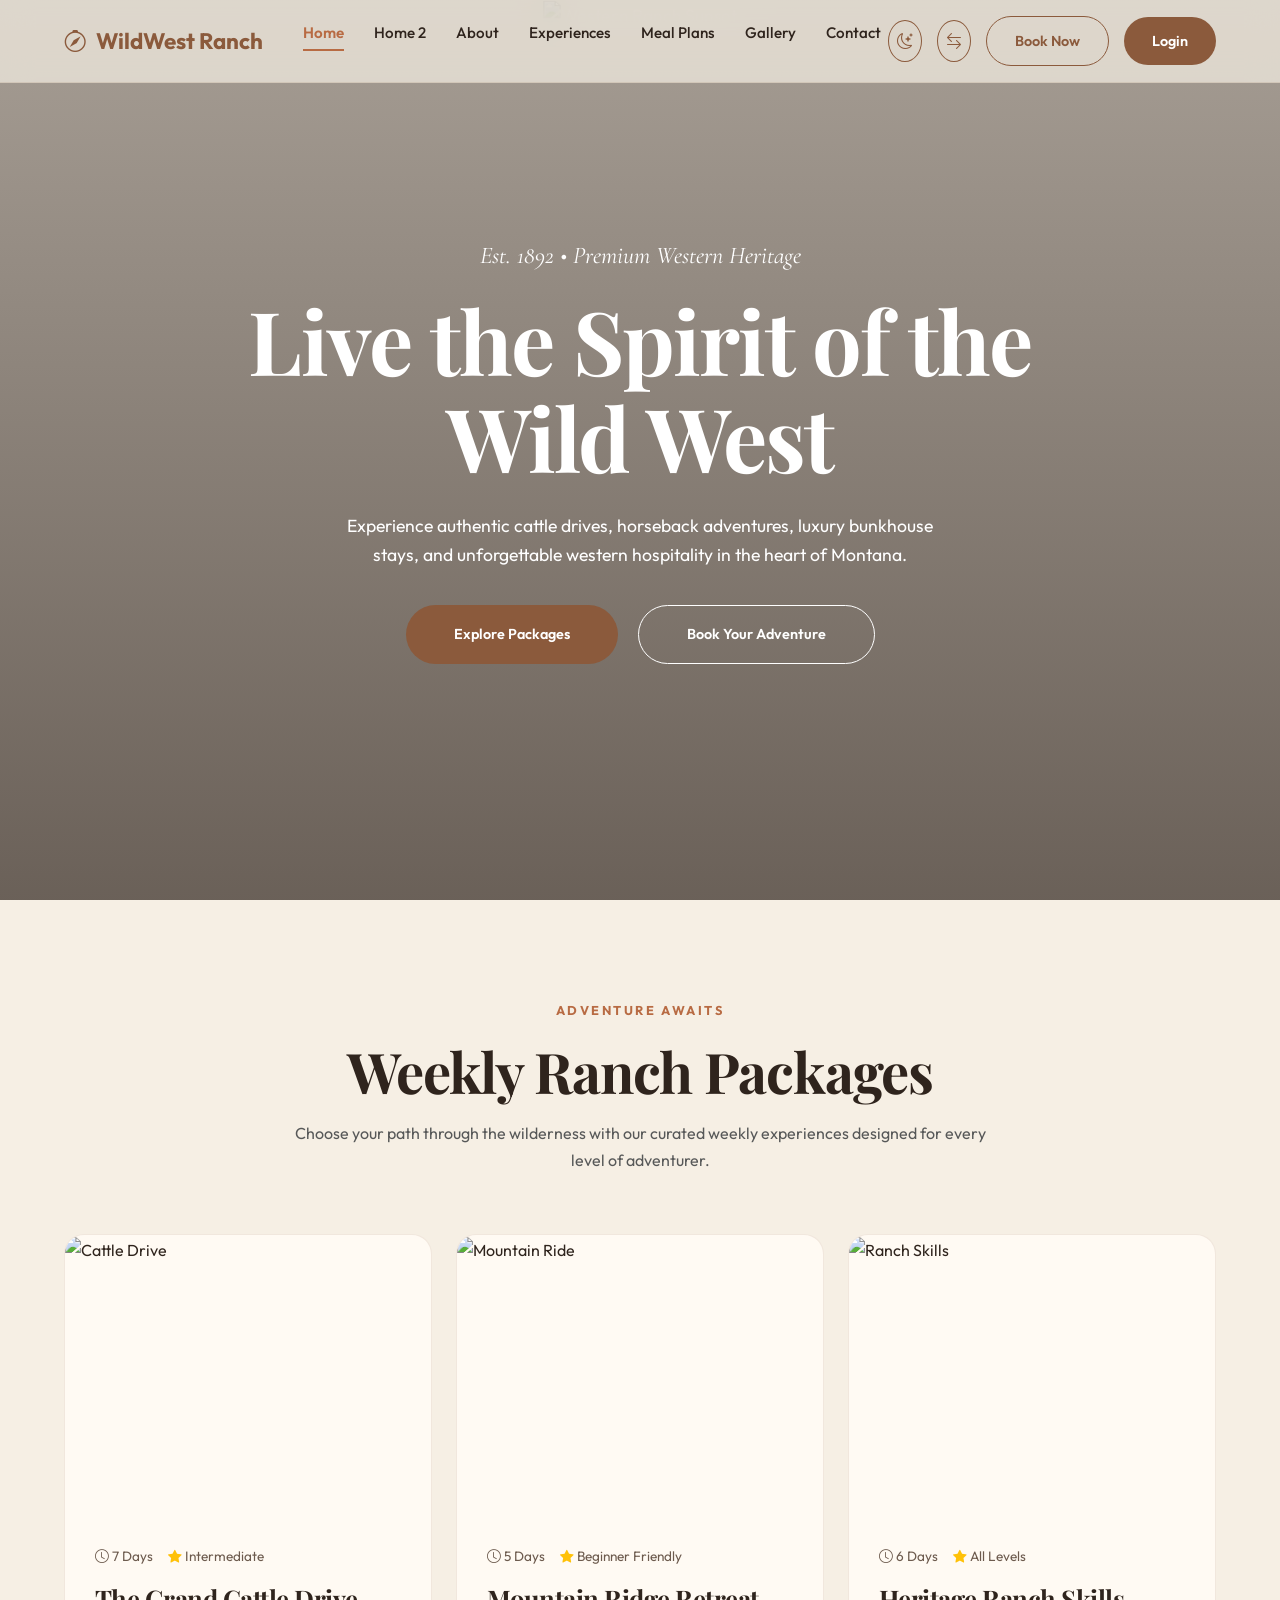
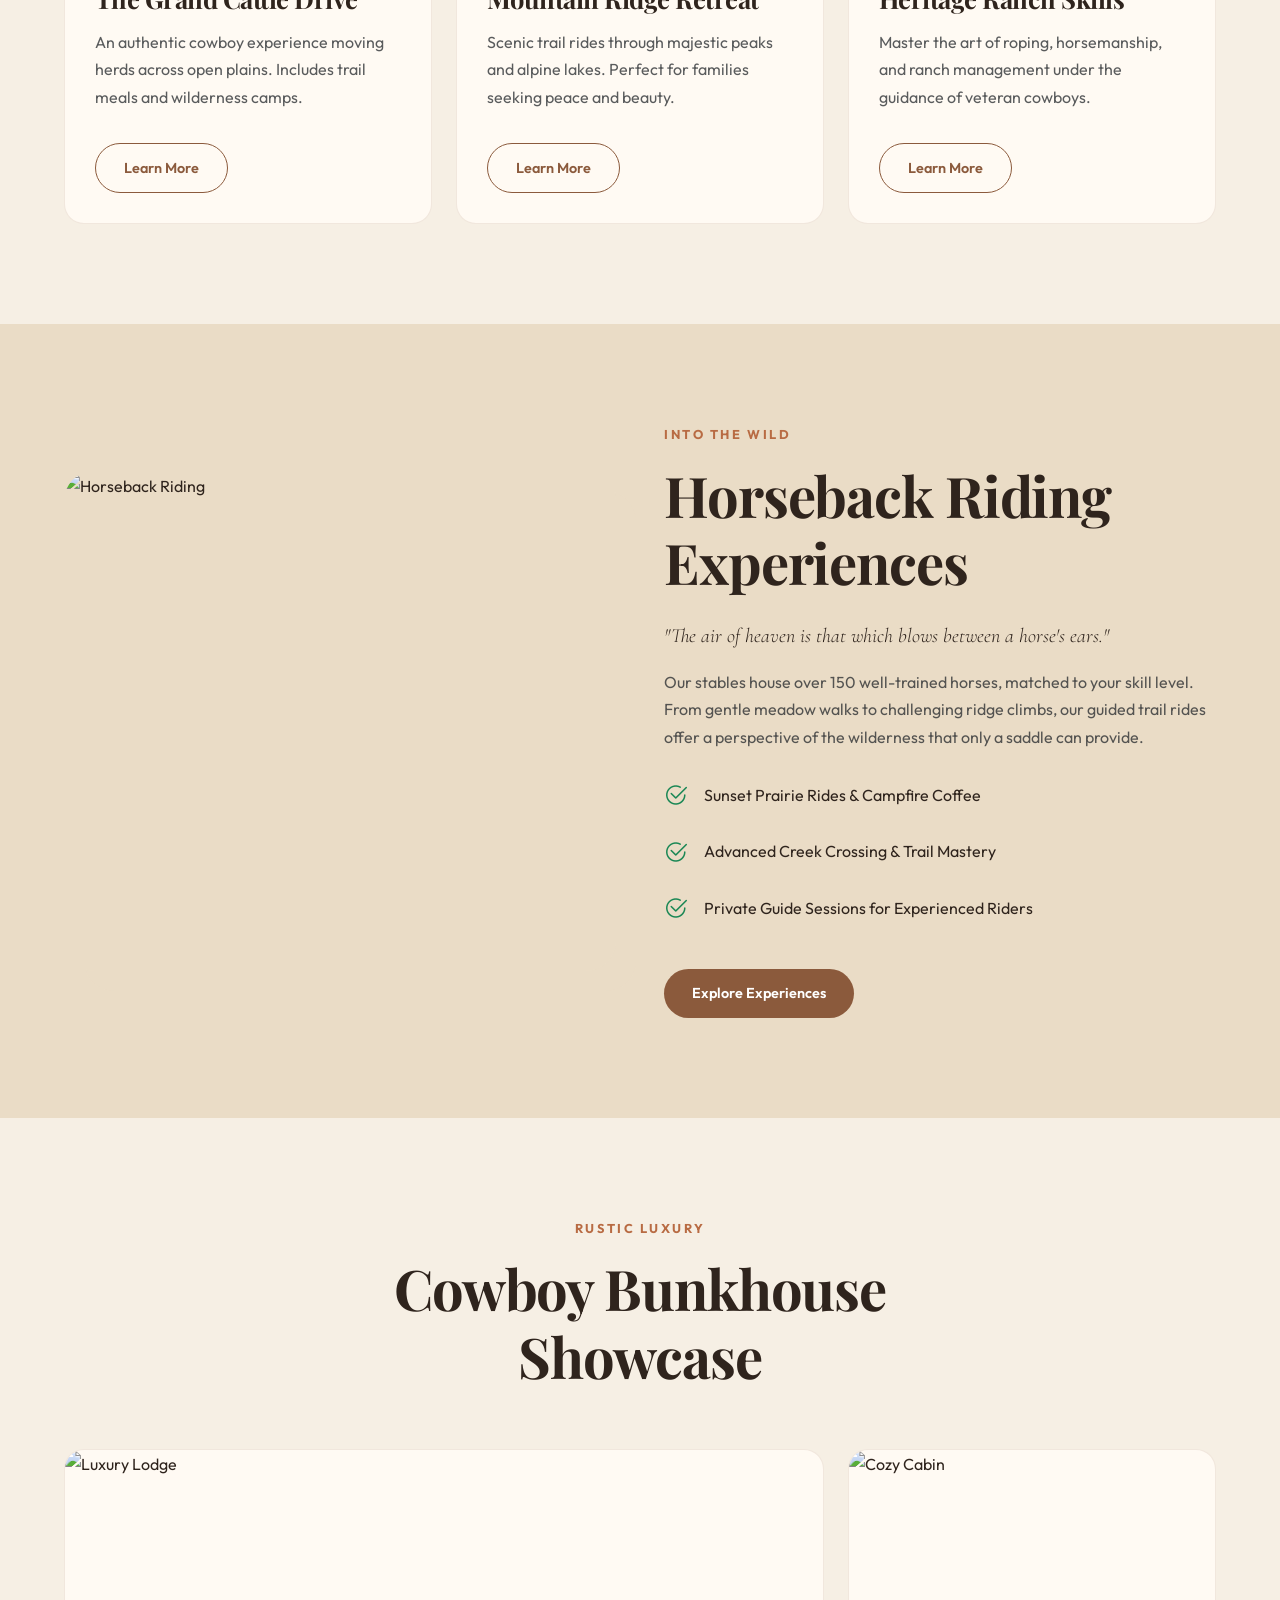
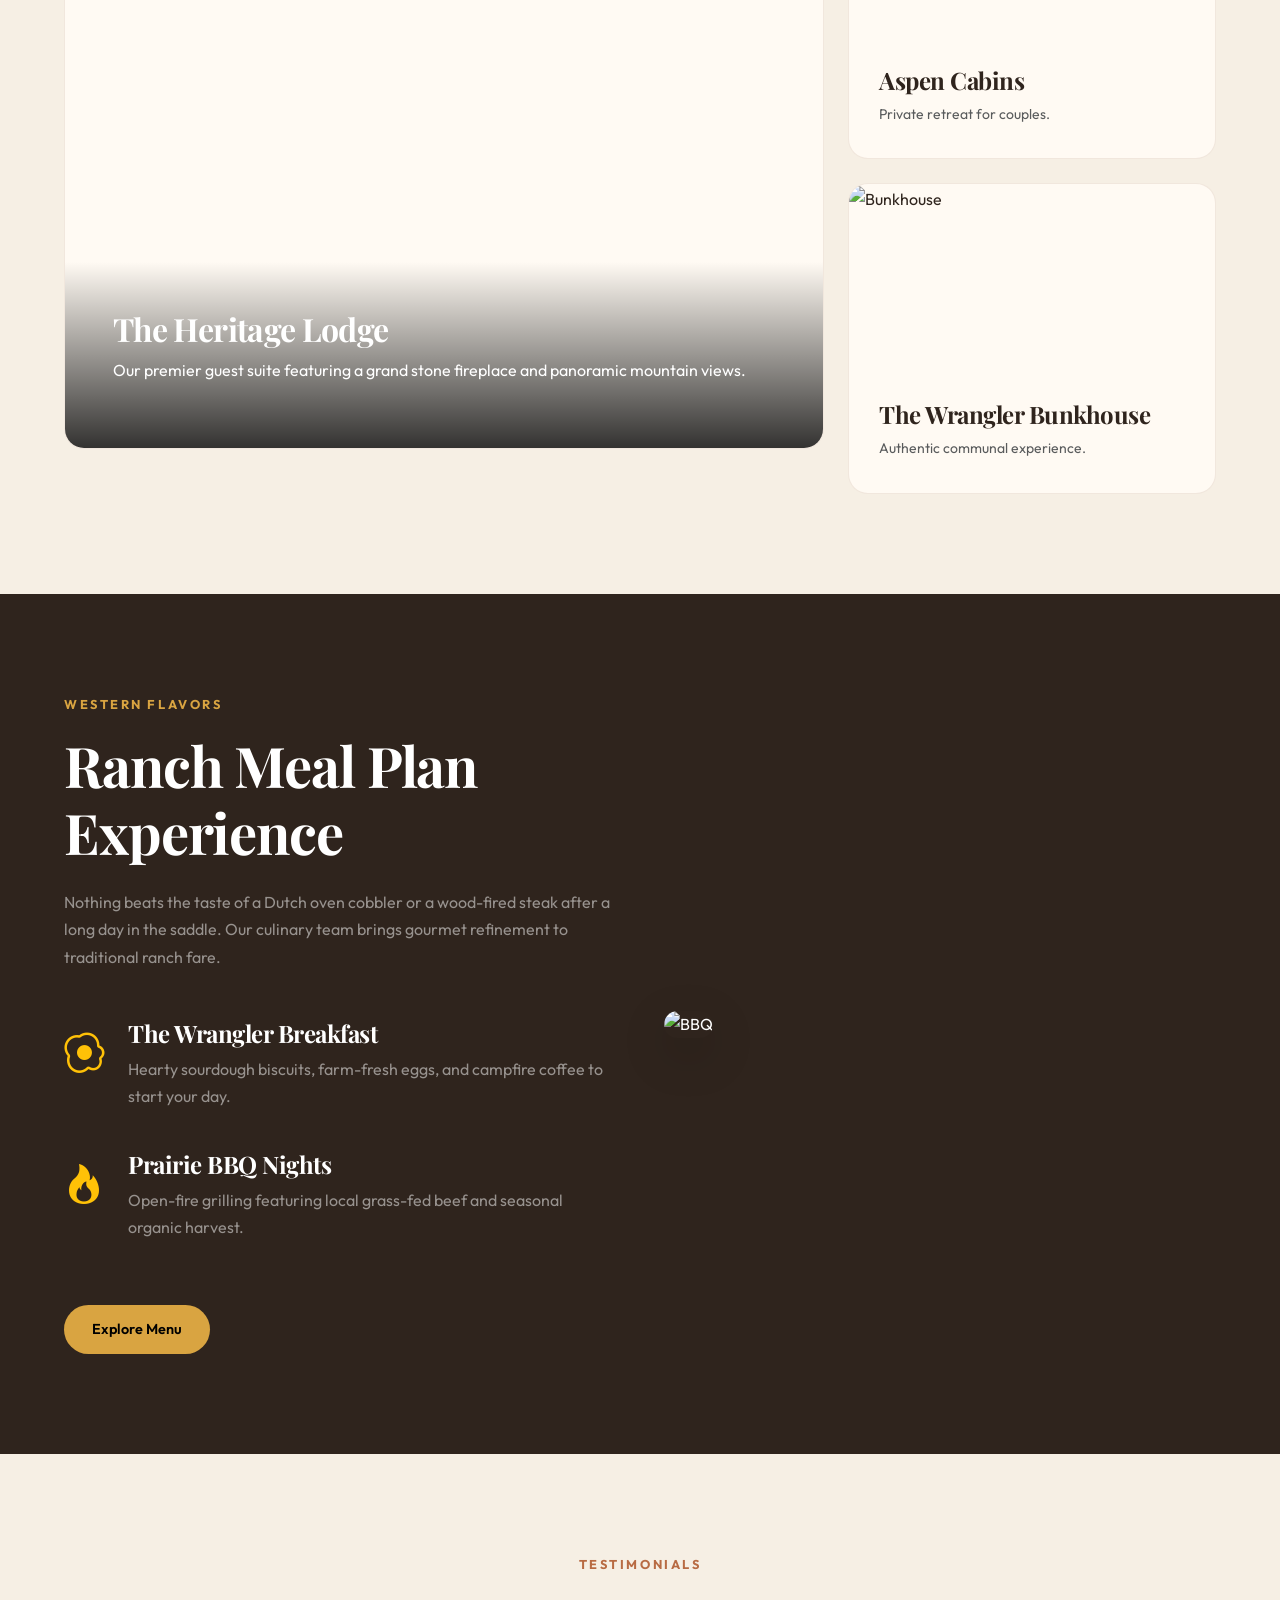
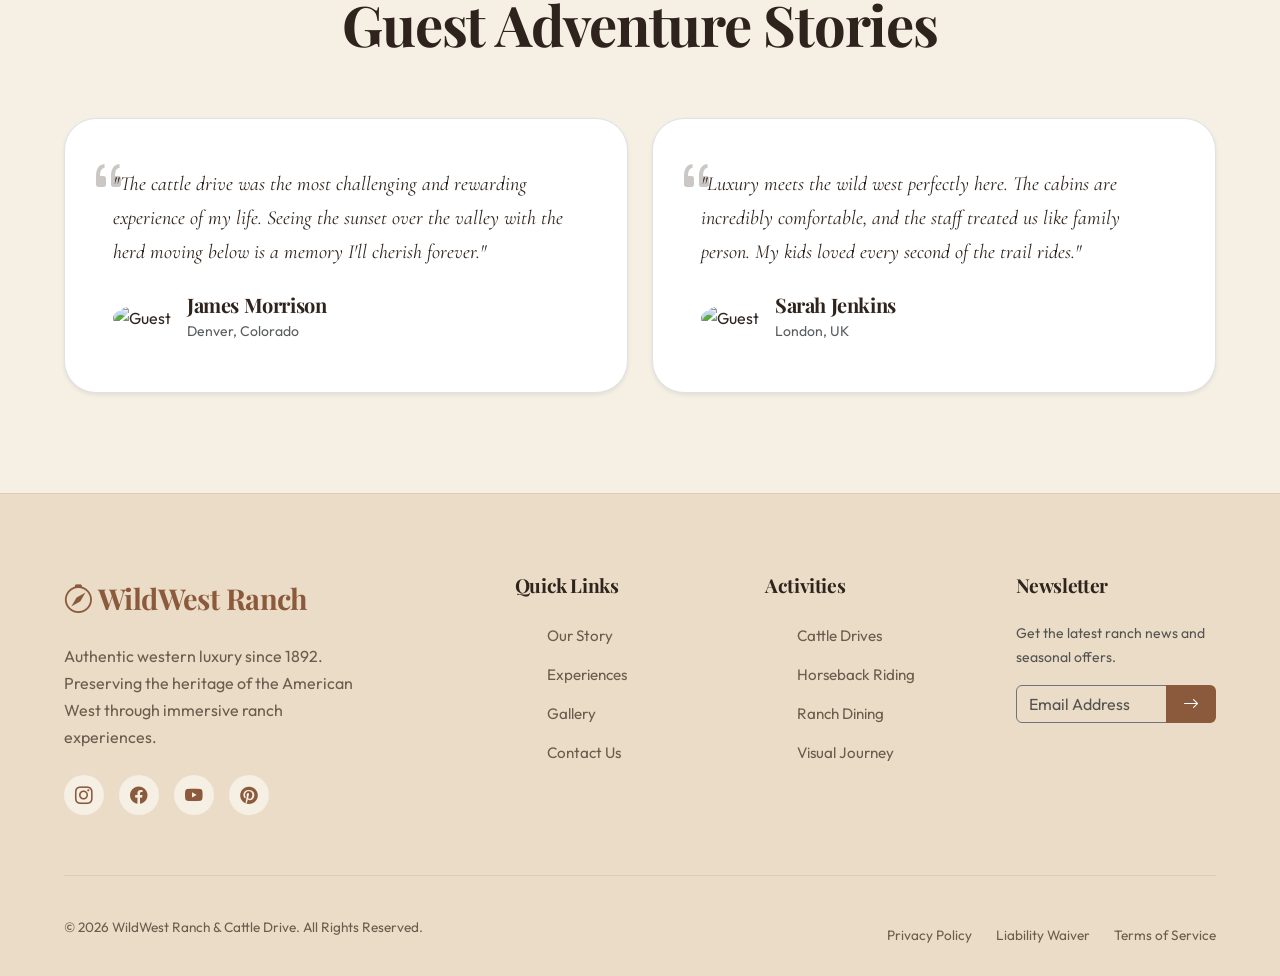
==== index.html @ 32d67a10 "Initial commit: Luxury Western Ranch Platform" ====
<!DOCTYPE html>
<html lang="en">
<head>
    <meta charset="UTF-8">
    <meta name="viewport" content="width=device-width, initial-scale=1.0">
    <title>Dude Ranch & Cattle Drive | Luxury Western Adventure</title>
    <meta name="description" content="Experience authentic luxury western ranch vacations, guided cattle drives, and horseback adventures in the heart of the wilderness.">
    
    <!-- Bootstrap 5 CSS -->
    <link href="https://cdn.jsdelivr.net/npm/bootstrap@5.3.0/dist/css/bootstrap.min.css" rel="stylesheet">
    <!-- Bootstrap Icons -->
    <link rel="stylesheet" href="https://cdn.jsdelivr.net/npm/bootstrap-icons@1.11.1/font/bootstrap-icons.css">
    
    <link rel="icon" type="image/svg+xml" href="assets/img/favicon.svg">
    
    <!-- Custom CSS -->
    <link rel="stylesheet" href="assets/css/style.css">
    <link rel="stylesheet" href="assets/css/dark-mode.css">
    <link rel="stylesheet" href="assets/css/rtl.css">
</head>
<body>

    <!-- Navbar -->
    <nav class="navbar-custom">
        <div class="nav-logo">
            <i class="bi bi-compass"></i>
            <span>WildWest Ranch</span>
        </div>
        
        <ul class="nav-links">
            <li><a href="index.html" class="nav-link active">Home</a></li>
            <li><a href="home-2.html" class="nav-link">Home 2</a></li>
            <li><a href="about.html" class="nav-link">About</a></li>
            <li><a href="ranch-experiences.html" class="nav-link">Experiences</a></li>
            <li><a href="meal-plans.html" class="nav-link">Meal Plans</a></li>
            <li><a href="gallery.html" class="nav-link">Gallery</a></li>
            <li><a href="contact.html" class="nav-link">Contact</a></li>
        </ul>
        
        <div class="nav-actions">
            <button id="theme-toggle" class="btn btn-outline-ranch p-2 rounded-circle" title="Toggle Theme">
                <i class="bi bi-moon-stars"></i>
            </button>
            <button id="rtl-toggle" class="btn btn-outline-ranch p-2 rounded-circle" title="Toggle RTL">
                <i class="bi bi-translate"></i>
            </button>
            <a href="booking.html" class="btn-ranch btn-outline-ranch d-none d-md-flex">Book Now</a>
            <a href="login.html" class="btn-ranch btn-primary-ranch d-none d-md-flex">Login</a>
            <button class="mobile-nav-btn"><i class="bi bi-list"></i></button>
        </div>
    </nav>


    <!-- Hero Section -->
    <header class="hero">
        <div class="hero-bg">
            <img src="https://images.unsplash.com/photo-1518467166778-b88f373ffec7?auto=format&fit=crop&q=80&w=2000" alt="Western Ranch Sunset">
        </div>
        <div class="hero-overlay"></div>
        <div class="dust-overlay"></div>
        
        <div class="hero-content container">
            <span class="hero-sub">Est. 1892 • Premium Western Heritage</span>
            <h1 class="hero-title">Live the Spirit of the Wild West</h1>
            <p class="hero-desc">Experience authentic cattle drives, horseback adventures, luxury bunkhouse stays, and unforgettable western hospitality in the heart of Montana.</p>
            <div class="hero-btns">
                <a href="ranch-experiences.html" class="btn-ranch btn-primary-ranch px-5 py-3">Explore Packages</a>
                <a href="booking.html" class="btn-ranch btn-outline-ranch px-5 py-3 text-white border-white">Book Your Adventure</a>
            </div>
        </div>
    </header>

    <!-- Section 1: Weekly Ranch Packages -->
    <section class="section-padding">
        <div class="container-custom">
            <div class="section-header text-center mx-auto">
                <span class="section-tag">Adventure Awaits</span>
                <h2 class="section-title">Weekly Ranch Packages</h2>
                <p class="mt-3 text-muted">Choose your path through the wilderness with our curated weekly experiences designed for every level of adventurer.</p>
            </div>
            
            <div class="row g-4">
                <!-- Package 1 -->
                <div class="col-lg-4 col-md-6">
                    <div class="ranch-card">
                        <div class="card-img-wrapper">
                            <img src="https://images.unsplash.com/photo-1551884831-bbf3cdc6469e?auto=format&fit=crop&q=80&w=800" alt="Cattle Drive">
                        </div>
                        <div class="card-content">
                            <div class="card-meta">
                                <span><i class="bi bi-clock"></i> 7 Days</span>
                                <span><i class="bi bi-star-fill text-warning"></i> Intermediate</span>
                            </div>
                            <h3 class="card-title">The Grand Cattle Drive</h3>
                            <p class="text-muted">An authentic cowboy experience moving herds across open plains. Includes trail meals and wilderness camps.</p>
                            <a href="ranch-experiences.html" class="btn-ranch btn-outline-ranch mt-3">Learn More</a>
                        </div>
                    </div>
                </div>
                <!-- Package 2 -->
                <div class="col-lg-4 col-md-6">
                    <div class="ranch-card">
                        <div class="card-img-wrapper">
                            <img src="https://images.unsplash.com/photo-1534447677768-be436bb09401?auto=format&fit=crop&q=80&w=800" alt="Mountain Ride">
                        </div>
                        <div class="card-content">
                            <div class="card-meta">
                                <span><i class="bi bi-clock"></i> 5 Days</span>
                                <span><i class="bi bi-star-fill text-warning"></i> Beginner Friendly</span>
                            </div>
                            <h3 class="card-title">Mountain Ridge Retreat</h3>
                            <p class="text-muted">Scenic trail rides through majestic peaks and alpine lakes. Perfect for families seeking peace and beauty.</p>
                            <a href="ranch-experiences.html" class="btn-ranch btn-outline-ranch mt-3">Learn More</a>
                        </div>
                    </div>
                </div>
                <!-- Package 3 -->
                <div class="col-lg-4 col-md-6">
                    <div class="ranch-card">
                        <div class="card-img-wrapper">
                            <img src="https://images.unsplash.com/photo-1517457373958-b7bdd4587205?auto=format&fit=crop&q=80&w=800" alt="Ranch Skills">
                        </div>
                        <div class="card-content">
                            <div class="card-meta">
                                <span><i class="bi bi-clock"></i> 6 Days</span>
                                <span><i class="bi bi-star-fill text-warning"></i> All Levels</span>
                            </div>
                            <h3 class="card-title">Heritage Ranch Skills</h3>
                            <p class="text-muted">Master the art of roping, horsemanship, and ranch management under the guidance of veteran cowboys.</p>
                            <a href="ranch-experiences.html" class="btn-ranch btn-outline-ranch mt-3">Learn More</a>
                        </div>
                    </div>
                </div>
            </div>
        </div>
    </section>

    <!-- Section 2: Horseback Riding Experiences -->
    <section class="section-padding" style="background: var(--secondary-bg);">
        <div class="container-custom">
            <div class="row align-items-center g-5">
                <div class="col-lg-6">
                    <div class="story-img">
                        <img src="https://images.unsplash.com/photo-1553284965-83fd3e82fa5a?auto=format&fit=crop&q=80&w=1200" alt="Horseback Riding">
                    </div>
                </div>
                <div class="col-lg-6 text-center text-lg-start">
                    <span class="section-tag">Into the Wild</span>
                    <h2 class="section-title">Horseback Riding Experiences</h2>
                    <p class="mt-4 lead serif-italic">"The air of heaven is that which blows between a horse's ears."</p>
                    <p class="mt-3 text-muted">Our stables house over 150 well-trained horses, matched to your skill level. From gentle meadow walks to challenging ridge climbs, our guided trail rides offer a perspective of the wilderness that only a saddle can provide.</p>
                    <ul class="mt-4 list-unstyled">
                        <li class="mb-3 d-flex align-items-center justify-content-center justify-content-lg-start gap-3">
                            <i class="bi bi-check2-circle text-success fs-4"></i>
                            <span>Sunset Prairie Rides & Campfire Coffee</span>
                        </li>
                        <li class="mb-3 d-flex align-items-center justify-content-center justify-content-lg-start gap-3">
                            <i class="bi bi-check2-circle text-success fs-4"></i>
                            <span>Advanced Creek Crossing & Trail Mastery</span>
                        </li>
                        <li class="mb-3 d-flex align-items-center justify-content-center justify-content-lg-start gap-3">
                            <i class="bi bi-check2-circle text-success fs-4"></i>
                            <span>Private Guide Sessions for Experienced Riders</span>
                        </li>
                    </ul>
                    <a href="ranch-experiences.html" class="btn-ranch btn-primary-ranch mt-4">Explore Experiences</a>
                </div>
            </div>
        </div>
    </section>

    <!-- Section 3: Cowboy Bunkhouse Showcase -->
    <section class="section-padding">
        <div class="container-custom">
            <div class="section-header text-center mx-auto">
                <span class="section-tag">Rustic Luxury</span>
                <h2 class="section-title">Cowboy Bunkhouse Showcase</h2>
            </div>
            
            <div class="row g-4">
                <div class="col-lg-8">
                    <div class="ranch-card" style="height: 600px; position: relative;">
                        <img src="https://images.unsplash.com/photo-1544984243-ec57ea16fe25?auto=format&fit=crop&q=80&w=1200" alt="Luxury Lodge" class="w-100 h-100 object-fit-cover">
                        <div class="position-absolute bottom-0 start-0 p-5 w-100 text-white text-center text-lg-start" style="background: linear-gradient(transparent, rgba(0,0,0,0.8));">
                            <h3 class="western-font h2">The Heritage Lodge</h3>
                            <p>Our premier guest suite featuring a grand stone fireplace and panoramic mountain views.</p>
                        </div>
                    </div>
                </div>
                <div class="col-lg-4">
                    <div class="d-flex flex-column gap-4 h-100">
                        <div class="ranch-card flex-grow-1">
                            <div class="card-img-wrapper" style="height: 200px;">
                                <img src="https://images.unsplash.com/photo-1598228723793-52759bba239c?auto=format&fit=crop&q=80&w=600" alt="Cozy Cabin">
                            </div>
                            <div class="card-content py-3 text-center text-lg-start">
                                <h4 class="western-font">Aspen Cabins</h4>
                                <p class="text-muted small">Private retreat for couples.</p>
                            </div>
                        </div>
                        <div class="ranch-card flex-grow-1">
                            <div class="card-img-wrapper" style="height: 200px;">
                                <img src="https://images.unsplash.com/photo-1510798831971-661eb04b3739?auto=format&fit=crop&q=80&w=600" alt="Bunkhouse">
                            </div>
                            <div class="card-content py-3 text-center text-lg-start">
                                <h4 class="western-font">The Wrangler Bunkhouse</h4>
                                <p class="text-muted small">Authentic communal experience.</p>
                            </div>
                        </div>
                    </div>
                </div>
            </div>
        </div>
    </section>

    <!-- Section 4: Ranch Meal Plan Experience -->
    <section class="section-padding" style="background: #2f241d; color: #fff;">
        <div class="container-custom">
            <div class="row align-items-center g-5">
                <div class="col-lg-6 order-lg-2">
                    <img src="https://images.unsplash.com/photo-1555939594-58d7cb561ad1?auto=format&fit=crop&q=80&w=1000" alt="BBQ" class="rounded-5 shadow-lg w-100" style="height: 550px; object-fit: cover;">
                </div>
                <div class="col-lg-6 order-lg-1 text-center text-lg-start">
                    <span class="section-tag" style="color: var(--sunset-gold);">Western Flavors</span>
                    <h2 class="section-title text-white">Ranch Meal Plan Experience</h2>
                    <p class="mt-4 text-white-50">Nothing beats the taste of a Dutch oven cobbler or a wood-fired steak after a long day in the saddle. Our culinary team brings gourmet refinement to traditional ranch fare.</p>
                    
                    <div class="mt-5 d-grid gap-4">
                        <div class="d-flex flex-column flex-lg-row align-items-center align-items-lg-start gap-4">
                            <div class="fs-1 text-warning"><i class="bi bi-egg-fried"></i></div>
                            <div>
                                <h4 class="western-font">The Wrangler Breakfast</h4>
                                <p class="text-white-50">Hearty sourdough biscuits, farm-fresh eggs, and campfire coffee to start your day.</p>
                            </div>
                        </div>
                        <div class="d-flex flex-column flex-lg-row align-items-center align-items-lg-start gap-4">
                            <div class="fs-1 text-warning"><i class="bi bi-fire"></i></div>
                            <div>
                                <h4 class="western-font">Prairie BBQ Nights</h4>
                                <p class="text-white-50">Open-fire grilling featuring local grass-fed beef and seasonal organic harvest.</p>
                            </div>
                        </div>
                    </div>
                    <a href="meal-plans.html" class="btn-ranch btn-primary-ranch mt-5 mx-auto mx-lg-0" style="background: var(--sunset-gold); color: #000;">Explore Menu</a>
                </div>
            </div>
        </div>
    </section>

    <!-- Section 5: Guest Adventure Stories -->
    <section class="section-padding">
        <div class="container-custom">
            <div class="section-header text-center mx-auto">
                <span class="section-tag">Testimonials</span>
                <h2 class="section-title">Guest Adventure Stories</h2>
            </div>
            
            <div class="row g-4 d-flex align-items-stretch">
                <div class="col-md-6">
                    <div class="testimonial-card h-100 p-5 rounded-5 border bg-white shadow-sm position-relative">
                        <i class="bi bi-quote fs-1 position-absolute top-0 start-0 m-4 opacity-25"></i>
                        <p class="serif-italic fs-5 mb-4">"The cattle drive was the most challenging and rewarding experience of my life. Seeing the sunset over the valley with the herd moving below is a memory I'll cherish forever."</p>
                        <div class="d-flex align-items-center gap-3">
                            <img src="https://i.pravatar.cc/60?u=1" alt="Guest" class="rounded-circle">
                            <div>
                                <h5 class="mb-0">James Morrison</h5>
                                <span class="text-muted small">Denver, Colorado</span>
                            </div>
                        </div>
                    </div>
                </div>
                <div class="col-md-6">
                    <div class="testimonial-card h-100 p-5 rounded-5 border bg-white shadow-sm position-relative">
                        <i class="bi bi-quote fs-1 position-absolute top-0 start-0 m-4 opacity-25"></i>
                        <p class="serif-italic fs-5 mb-4">"Luxury meets the wild west perfectly here. The cabins are incredibly comfortable, and the staff treated us like family person. My kids loved every second of the trail rides."</p>
                        <div class="d-flex align-items-center gap-3">
                            <img src="https://i.pravatar.cc/60?u=2" alt="Guest" class="rounded-circle">
                            <div>
                                <h5 class="mb-0">Sarah Jenkins</h5>
                                <span class="text-muted small">London, UK</span>
                            </div>
                        </div>
                    </div>
                </div>
            </div>
        </div>
    </section>

    <!-- Footer -->
    <footer>
        <div class="container-custom">
            <div class="footer-top">
                <div>
                    <div class="footer-logo western-font">
                        <i class="bi bi-compass"></i> WildWest Ranch
                    </div>
                    <p class="footer-desc">Authentic western luxury since 1892. Preserving the heritage of the American West through immersive ranch experiences.</p>
                    <div class="social-links mt-4">
                        <a href="#" class="social-icon"><i class="bi bi-instagram"></i></a>
                        <a href="#" class="social-icon"><i class="bi bi-facebook"></i></a>
                        <a href="#" class="social-icon"><i class="bi bi-youtube"></i></a>
                        <a href="#" class="social-icon"><i class="bi bi-pinterest"></i></a>
                    </div>
                </div>
                <div>
                    <h4 class="footer-h western-font">Quick Links</h4>
                    <ul class="footer-links">
                        <li><a href="about.html">Our Story</a></li>
                        <li><a href="ranch-experiences.html">Experiences</a></li>
                        <li><a href="gallery.html">Gallery</a></li>
                        <li><a href="contact.html">Contact Us</a></li>
                    </ul>
                </div>
                <div>
                    <h4 class="footer-h western-font">Activities</h4>
                    <ul class="footer-links">
                        <li><a href="#">Cattle Drives</a></li>
                        <li><a href="#">Horseback Riding</a></li>
                        <li><a href="#">Fly Fishing</a></li>
                        <li><a href="#">Archery</a></li>
                        <li><a href="#">Guided Trails</a></li>
                    </ul>
                </div>
                <div>
                    <h4 class="footer-h western-font">Newsletter</h4>
                    <p class="small text-muted mb-3">Get the latest ranch news and seasonal offers.</p>
                    <div class="input-group mb-3">
                        <input type="text" class="form-control bg-transparent border-secondary" placeholder="Email Address">
                        <button class="btn btn-primary-ranch px-3" type="button"><i class="bi bi-arrow-right"></i></button>
                    </div>
                </div>
            </div>
            
            <div class="footer-bottom">
                <p>&copy; 2026 WildWest Ranch & Cattle Drive. All Rights Reserved.</p>
                <div class="d-flex gap-4">
                    <a href="#">Privacy Policy</a>
                    <a href="liability-form.html">Liability Waiver</a>
                    <a href="#">Terms of Service</a>
                </div>
            </div>
        </div>
    </footer>

    <!-- Bootstrap 5 JS -->
    <script src="https://cdn.jsdelivr.net/npm/bootstrap@5.3.0/dist/js/bootstrap.bundle.min.js"></script>
    <!-- Custom JS -->
    <script src="assets/js/main.js"></script>
</body>
</html>
---- assets/css/style.css ----
/* 
    Dude Ranch & Cattle Drive Vacation - Premium Style System
    Aesthetic: Luxury Western Editorial, Cinematic Wilderness
*/

@import url('https://fonts.googleapis.com/css2?family=Cormorant+Garamond:ital,wght@0,300;0,400;0,500;0,600;0,700;1,400&family=Outfit:wght@300;400;500;600;700&family=Playfair+Display:ital,wght@0,400;0,700;1,400&display=swap');

:root {
    --primary-bg: #f6efe4;
    --secondary-bg: #eadcc6;
    --card-bg: #fffaf3;
    --saddle-brown: #8b5a3c;
    --burnt-sienna: #b86b43;
    --dusty-clay: #c68a5d;
    --prairie-green: #68745a;
    --sunset-gold: #d9a441;
    --text-main: #2f241d;
    --text-muted: #6d5b4e;
    --border-color: rgba(139, 90, 60, 0.12);
    --glass-bg: rgba(246, 239, 228, 0.7);
    --transition: all 0.4s cubic-bezier(0.165, 0.84, 0.44, 1);
    --shadow: 0 10px 30px rgba(47, 36, 29, 0.05);
}

.bg-burnt-sienna { background-color: var(--burnt-sienna) !important; color: #fff !important; }
.bg-saddle-brown { background-color: var(--saddle-brown) !important; color: #fff !important; }
.bg-prairie-green { background-color: var(--prairie-green) !important; color: #fff !important; }
.bg-sunset-gold { background-color: var(--sunset-gold) !important; color: #000 !important; }

/* Global Reset & Base */
* {
    margin: 0;
    padding: 0;
    box-sizing: border-box;
}

html, body {
    overflow-x: hidden;
    width: 100%;
    margin: 0;
    padding: 0;
}

body {
    background-color: var(--primary-bg);
    color: var(--text-main);
    font-family: 'Outfit', sans-serif;
    line-height: 1.7;
    overflow-x: hidden;
    -webkit-font-smoothing: antialiased;
    display: flex;
    flex-direction: column;
    min-height: 100vh;
}

h1, h2, h3, h4, h5, h6, .western-font {
    font-family: 'Playfair Display', serif;
    font-weight: 700;
    letter-spacing: -0.02em;
}

.serif-italic {
    font-family: 'Cormorant Garamond', serif;
    font-style: italic;
}

a {
    text-decoration: none;
    color: inherit;
    transition: var(--transition);
}

ul {
    list-style: none;
}

img {
    max-width: 100%;
    height: auto;
    object-fit: cover;
}

/* Scrollbar */
::-webkit-scrollbar {
    width: 8px;
}
::-webkit-scrollbar-track {
    background: var(--primary-bg);
}
::-webkit-scrollbar-thumb {
    background: var(--saddle-brown);
    border-radius: 10px;
}

/* Custom Container */
.container-custom {
    width: 90%;
    max-width: 1400px;
    margin: 0 auto;
}

/* Navbar */
.navbar-custom {
    position: fixed;
    top: 0;
    left: 0;
    width: 100%;
    max-width: none;
    background: var(--glass-bg);
    backdrop-filter: blur(15px);
    -webkit-backdrop-filter: blur(15px);
    border-bottom: 1px solid var(--border-color);
    border-radius: 0;
    z-index: 1000;
    padding: 15px 5%;
    display: flex;
    justify-content: space-between;
    align-items: center;
    transition: var(--transition);
}

@media (min-width: 1400px) {
    .navbar-custom {
        padding-left: calc((100% - 1300px) / 2);
        padding-right: calc((100% - 1300px) / 2);
    }
}

.navbar-custom.scrolled {
    background: var(--primary-bg);
    box-shadow: 0 5px 20px rgba(0,0,0,0.05);
}

.nav-logo {
    display: flex;
    align-items: center;
    gap: 10px;
    font-size: 1.4rem;
    font-weight: 700;
    color: var(--saddle-brown);
}

.nav-links {
    display: flex;
    gap: 30px;
    align-items: center;
}

.nav-link {
    font-size: 0.95rem;
    font-weight: 500;
    color: var(--text-main);
    position: relative;
    padding: 5px 0;
}

.nav-link::after {
    content: '';
    position: absolute;
    bottom: 0;
    left: 0;
    width: 0;
    height: 2px;
    background: var(--burnt-sienna);
    transition: var(--transition);
}

.nav-link:hover::after, .nav-link.active::after {
    width: 100%;
}

.nav-link.active {
    color: var(--burnt-sienna);
    font-weight: 600;
}

.nav-actions {
    display: flex;
    align-items: center;
    gap: 15px;
}

/* Buttons */
.btn-ranch {
    padding: 12px 28px;
    border-radius: 50px;
    font-weight: 600;
    font-size: 0.9rem;
    cursor: pointer;
    transition: var(--transition);
    display: inline-flex;
    align-items: center;
    gap: 8px;
    border: none;
}

.btn-primary-ranch {
    background: var(--saddle-brown);
    color: #fff;
}

.btn-primary-ranch:hover {
    background: var(--burnt-sienna);
    transform: translateY(-3px);
    box-shadow: 0 10px 20px rgba(184, 107, 67, 0.2);
}

.btn-outline-ranch {
    background: transparent;
    border: 1px solid var(--saddle-brown);
    color: var(--saddle-brown);
}

.btn-outline-ranch:hover {
    background: var(--saddle-brown);
    color: #fff;
    transform: translateY(-3px);
}

/* Hero Section */
.hero {
    height: 100vh;
    width: 100%;
    position: relative;
    overflow: hidden;
    display: flex;
    align-items: center;
    justify-content: center;
    text-align: center;
    color: #fff;
}

.hero-bg {
    position: absolute;
    top: 0;
    left: 0;
    width: 100%;
    height: 100%;
    z-index: -1;
}

.hero-bg img {
    width: 100%;
    height: 100%;
    object-fit: cover;
    transform: scale(1.1);
    animation: cinematicZoom 20s infinite alternate;
}

.hero-overlay {
    position: absolute;
    top: 0;
    left: 0;
    width: 100%;
    height: 100%;
    background: linear-gradient(to bottom, rgba(47, 36, 29, 0.4), rgba(47, 36, 29, 0.7));
}

.hero-content {
    max-width: 900px;
    z-index: 10;
    padding: 0 20px;
}

.hero-sub {
    font-family: 'Cormorant Garamond', serif;
    font-style: italic;
    font-size: 1.5rem;
    margin-bottom: 15px;
    display: block;
    opacity: 0;
    transform: translateY(20px);
    animation: fadeInUp 1s forwards 0.5s;
}

.hero-title {
    font-size: clamp(3rem, 8vw, 5.5rem);
    line-height: 1.1;
    margin-bottom: 25px;
    opacity: 0;
    transform: translateY(30px);
    animation: fadeInUp 1s forwards 0.8s;
}

.hero-desc {
    font-size: 1.1rem;
    max-width: 600px;
    margin: 0 auto 35px;
    opacity: 0;
    transform: translateY(20px);
    animation: fadeInUp 1s forwards 1.1s;
}

.hero-btns {
    opacity: 0;
    transform: translateY(20px);
    animation: fadeInUp 1s forwards 1.4s;
    display: flex;
    gap: 20px;
    justify-content: center;
}

/* Animations */
@keyframes cinematicZoom {
    from { transform: scale(1); }
    to { transform: scale(1.15); }
}

@keyframes fadeInUp {
    to { opacity: 1; transform: translateY(0); }
}

/* Dust Particles Animation Overlay */
.dust-overlay {
    position: absolute;
    top: 0;
    left: 0;
    width: 100%;
    height: 100%;
    pointer-events: none;
    z-index: 5;
    background: url('https://www.transparenttextures.com/patterns/dust.png');
    opacity: 0.3;
    animation: dustMove 60s linear infinite;
}

@keyframes dustMove {
    from { background-position: 0 0; }
    to { background-position: 1000px 1000px; }
}

/* Sections */
.section-padding {
    padding: 100px 0;
}

.section-header {
    margin-bottom: 60px;
    max-width: 700px;
}

.section-tag {
    color: var(--burnt-sienna);
    font-weight: 700;
    text-transform: uppercase;
    letter-spacing: 0.2em;
    font-size: 0.8rem;
    margin-bottom: 15px;
    display: block;
}

.section-title {
    font-size: clamp(2.5rem, 5vw, 3.5rem);
    color: var(--text-main);
}

/* Cards */
.ranch-card {
    background: var(--card-bg);
    border-radius: 20px;
    overflow: hidden;
    border: 1px solid var(--border-color);
    transition: var(--transition);
    height: 100%;
}

.ranch-card:hover {
    transform: translateY(-10px);
    box-shadow: 0 20px 40px rgba(47, 36, 29, 0.08);
    border-color: var(--dusty-clay);
}

.card-img-wrapper {
    height: 280px;
    overflow: hidden;
    position: relative;
}

.card-img-wrapper img {
    width: 100%;
    height: 100%;
    transition: transform 0.8s cubic-bezier(0.165, 0.84, 0.44, 1);
}

.ranch-card:hover .card-img-wrapper img {
    transform: scale(1.1);
}

.card-content {
    padding: 30px;
}

.card-meta {
    display: flex;
    gap: 15px;
    margin-bottom: 15px;
    font-size: 0.85rem;
    color: var(--text-muted);
}

.card-title {
    font-size: 1.6rem;
    margin-bottom: 15px;
    color: var(--text-main);
}

/* Storytelling Layouts (Home 2) */
.story-row {
    display: flex;
    align-items: center;
    gap: 80px;
    margin-bottom: 100px;
}

.story-row:nth-child(even) {
    flex-direction: row-reverse;
}

.story-img {
    flex: 1;
    border-radius: 30px;
    overflow: hidden;
    height: 500px;
    box-shadow: 20px 20px 0 var(--secondary-bg);
}

.story-img img {
    width: 100%;
    height: 100%;
    object-fit: cover;
}

.story-content {
    flex: 1;
}

/* Responsive */
@media (max-width: 1024px) {
    .nav-links { display: none; }
    .navbar-custom { padding: 15px 20px; }
}

@media (max-width: 768px) {
    .section-padding { padding: 60px 0; }
    .story-row { flex-direction: column !important; gap: 40px; }
    .story-img { width: 100%; height: 350px; box-shadow: 10px 10px 0 var(--secondary-bg); }
    .hero-title { font-size: 3.5rem; }
    .section-header { text-align: center; margin-left: auto; margin-right: auto; }
}

@media (max-width: 480px) {
    .hero-btns { flex-direction: column; width: 100%; }
    .btn-ranch { width: 100%; justify-content: center; }
}

/* Footer */
footer {
    background: var(--secondary-bg);
    padding: 80px 0 0;
    border-top: 1px solid var(--border-color);
    margin-top: auto;
    margin-bottom: 0 !important;
}

.footer-top {
    display: grid;
    grid-template-columns: 2fr 1fr 1fr 1fr;
    gap: 50px;
    margin-bottom: 60px;
}

.footer-logo {
    font-size: 1.8rem;
    color: var(--saddle-brown);
    margin-bottom: 20px;
}

.footer-desc {
    color: var(--text-muted);
    max-width: 300px;
}

.footer-h {
    font-size: 1.2rem;
    margin-bottom: 25px;
    color: var(--text-main);
}

.footer-links li {
    margin-bottom: 12px;
}

.footer-links a {
    color: var(--text-muted);
    font-size: 0.95rem;
}

.footer-links a:hover {
    color: var(--burnt-sienna);
    padding-left: 5px;
}

.footer-bottom {
    padding-top: 40px;
    padding-bottom: 20px;
    margin-bottom: 0 !important;
    border-top: 1px solid var(--border-color);
    display: flex;
    justify-content: space-between;
    align-items: center;
    color: var(--text-muted);
    font-size: 0.85rem;
}

.social-links {
    display: flex;
    gap: 15px;
}

.social-icon {
    width: 40px;
    height: 40px;
    background: var(--primary-bg);
    border-radius: 50%;
    display: flex;
    align-items: center;
    justify-content: center;
    color: var(--saddle-brown);
    font-size: 1.1rem;
}

.social-icon:hover {
    background: var(--saddle-brown);
    color: #fff;
    transform: translateY(-3px);
}

@media (max-width: 992px) {
    .footer-top { grid-template-columns: 1fr 1fr; }
}

@media (max-width: 576px) {
    .footer-top { grid-template-columns: 1fr; text-align: center; }
    .footer-desc { margin: 0 auto 20px; }
    .social-links { justify-content: center; }
    .footer-bottom { flex-direction: column; gap: 20px; }
}

/* Mobile Menu */
.mobile-nav-btn {
    display: none;
    font-size: 1.5rem;
    color: var(--saddle-brown);
    background: none;
    border: none;
    cursor: pointer;
}

@media (max-width: 1024px) {
    .mobile-nav-btn { display: block; }
}

.mobile-menu {
    position: fixed;
    top: 0;
    right: -100%;
    width: 80%;
    height: 100vh;
    background: var(--primary-bg);
    z-index: 2000;
    padding: 80px 40px;
    transition: 0.5s cubic-bezier(0.165, 0.84, 0.44, 1);
    display: flex;
    flex-direction: column;
    gap: 15px;
    text-align: left;
    box-shadow: -10px 0 30px rgba(0,0,0,0.1);
}

.mobile-menu.active {
    right: 0;
}

.mobile-menu-toggles {
    justify-content: center;
    width: 100%;
}

.mobile-menu-close {
    position: absolute;
    top: 25px;
    right: 25px;
    background: none;
    border: none;
    font-size: 1.5rem;
    color: var(--text-main);
    cursor: pointer;
    z-index: 10;
    transition: var(--transition);
}

.mobile-menu-close:hover {
    color: var(--burnt-sienna);
    transform: rotate(90deg);
}

.assessment-text-side {
    background-color: #fff;
}

.journey-section {
    background-color: #fff;
}

.timeline-card {
    background-color: #fff;
}

.contact-main-card {
    background-color: #fff;
}

.social-btn-ranch {
    background-color: #fff;
    color: var(--saddle-brown);
}

.mobile-menu .nav-link {
    font-size: 1.2rem;
    transition: var(--transition);
}

.mobile-menu .nav-link.active {
    color: var(--burnt-sienna);
    font-weight: 700;
    padding-left: 10px;
    border-left: 3px solid var(--burnt-sienna);
}

/* Scroll Reveal Animations */
.ranch-card, .section-header, .story-img, .timeline-card {
    opacity: 0;
    transform: translateY(40px);
    transition: all 0.8s cubic-bezier(0.165, 0.84, 0.44, 1);
}

.ranch-card.revealed, .section-header.revealed, .story-img.revealed, .timeline-card.revealed {
    opacity: 1;
    transform: translateY(0);
}

/* Staggered Timeline Animation */
.col-lg-3:nth-child(1) .timeline-card { transition-delay: 0.1s; }
.col-lg-3:nth-child(2) .timeline-card { transition-delay: 0.2s; }
.col-lg-3:nth-child(3) .timeline-card { transition-delay: 0.3s; }
.col-lg-3:nth-child(4) .timeline-card { transition-delay: 0.4s; }

/* Back to Top Button */
#back-to-top {
    position: fixed;
    bottom: 30px;
    right: 30px;
    width: 50px;
    height: 50px;
    background: var(--saddle-brown);
    color: #fff;
    border-radius: 50%;
    display: flex;
    align-items: center;
    justify-content: center;
    font-size: 1.5rem;
    cursor: pointer;
    z-index: 1001;
    opacity: 0;
    visibility: hidden;
    transition: var(--transition);
    border: 2px solid transparent;
    box-shadow: 0 10px 20px rgba(0,0,0,0.1);
}

#back-to-top.visible {
    opacity: 1;
    visibility: visible;
}

#back-to-top:hover {
    background: var(--burnt-sienna);
    transform: translateY(-5px);
    border-color: var(--sunset-gold);
    box-shadow: 0 15px 30px rgba(184, 107, 67, 0.3);
}

[dir="rtl"] #back-to-top {
    right: auto;
    left: 30px;
}
---- assets/css/dark-mode.css ----
/* 
    Dude Ranch & Cattle Drive Vacation - Warm Luxury Dark Mode
*/

[data-theme="dark"] {
    --primary-bg: #1a1512;
    --secondary-bg: #241d18;
    --card-bg: #2a221c;
    --text-main: #f6efe4;
    --text-muted: #eadcc6;
    --border-color: rgba(234, 220, 198, 0.1);
    --glass-bg: rgba(26, 21, 18, 0.8);
}

[data-theme="dark"] .hero-title {
    color: var(--text-main);
}

[data-theme="dark"] .editorial-hero {
    background: var(--primary-bg);
}

[data-theme="dark"] .text-muted, [data-theme="dark"] .lead {
    color: var(--text-muted) !important;
}

[data-theme="dark"] .navbar-custom.scrolled {
    background: var(--primary-bg);
}

[data-theme="dark"] .btn-outline-ranch {
    border-color: var(--dusty-clay);
    color: var(--dusty-clay);
}

[data-theme="dark"] .btn-outline-ranch:hover {
    background: var(--dusty-clay);
    color: #fff;
}

[data-theme="dark"] .ranch-card {
    box-shadow: 0 10px 30px rgba(0, 0, 0, 0.3);
}

[data-theme="dark"] .social-icon {
    background: var(--secondary-bg);
    color: var(--sunset-gold);
}

[data-theme="dark"] .social-icon:hover {
    background: var(--sunset-gold);
    color: var(--primary-bg);
}

[data-theme="dark"] .mobile-menu {
    background: var(--primary-bg);
}

[data-theme="dark"] .footer-bottom {
    border-top: 1px solid rgba(234, 220, 198, 0.1);
}

[data-theme="dark"] .testimonial-card {
    background-color: var(--secondary-bg) !important;
    border-color: var(--border-color) !important;
    color: var(--text-main);
}

[data-theme="dark"] .testimonial-card .text-muted {
    color: var(--text-muted) !important;
}

[data-theme="dark"] .assessment-text-side {
    background-color: var(--secondary-bg) !important;
    color: var(--text-main);
}

[data-theme="dark"] .journey-section {
    background-color: var(--primary-bg) !important;
}

[data-theme="dark"] .timeline-card {
    background-color: var(--secondary-bg) !important;
    color: var(--text-main);
}

[data-theme="dark"] .contact-main-card {
    background-color: var(--primary-bg) !important;
}

[data-theme="dark"] .social-btn-ranch {
    background-color: rgba(255,255,255,0.1) !important;
    color: #fff !important;
}

[data-theme="dark"] .form-control {
    background: rgba(255,255,255,0.05);
    border-color: rgba(255,255,255,0.1);
    color: #fff;
}

[data-theme="dark"] .form-control:focus {
    background: rgba(255,255,255,0.1);
    border-color: var(--burnt-sienna);
    color: #fff;
}

[data-theme="dark"] .form-label {
    color: var(--text-muted);
}

[data-theme="dark"] .form-control::placeholder {
    color: rgba(255, 255, 255, 0.4);
}
---- assets/css/rtl.css ----
/* 
    Dude Ranch & Cattle Drive Vacation - RTL Support
*/

[dir="rtl"] {
    direction: rtl;
    text-align: right;
}

[dir="rtl"] .navbar-custom {
    flex-direction: row-reverse;
}

[dir="rtl"] .nav-links {
    flex-direction: row-reverse;
}

[dir="rtl"] .nav-actions {
    flex-direction: row-reverse;
}

[dir="rtl"] .hero-btns {
    flex-direction: row-reverse;
}

[dir="rtl"] .footer-top {
    text-align: right;
}

[dir="rtl"] .footer-links a:hover {
    padding-left: 0;
    padding-right: 5px;
}

[dir="rtl"] .story-row:nth-child(even) {
    flex-direction: row;
}

[dir="rtl"] .story-row {
    flex-direction: row-reverse;
}

[dir="rtl"] .mobile-menu {
    right: auto;
    left: -100%;
}

[dir="rtl"] .mobile-menu.active {
    right: auto;
    left: 0;
}
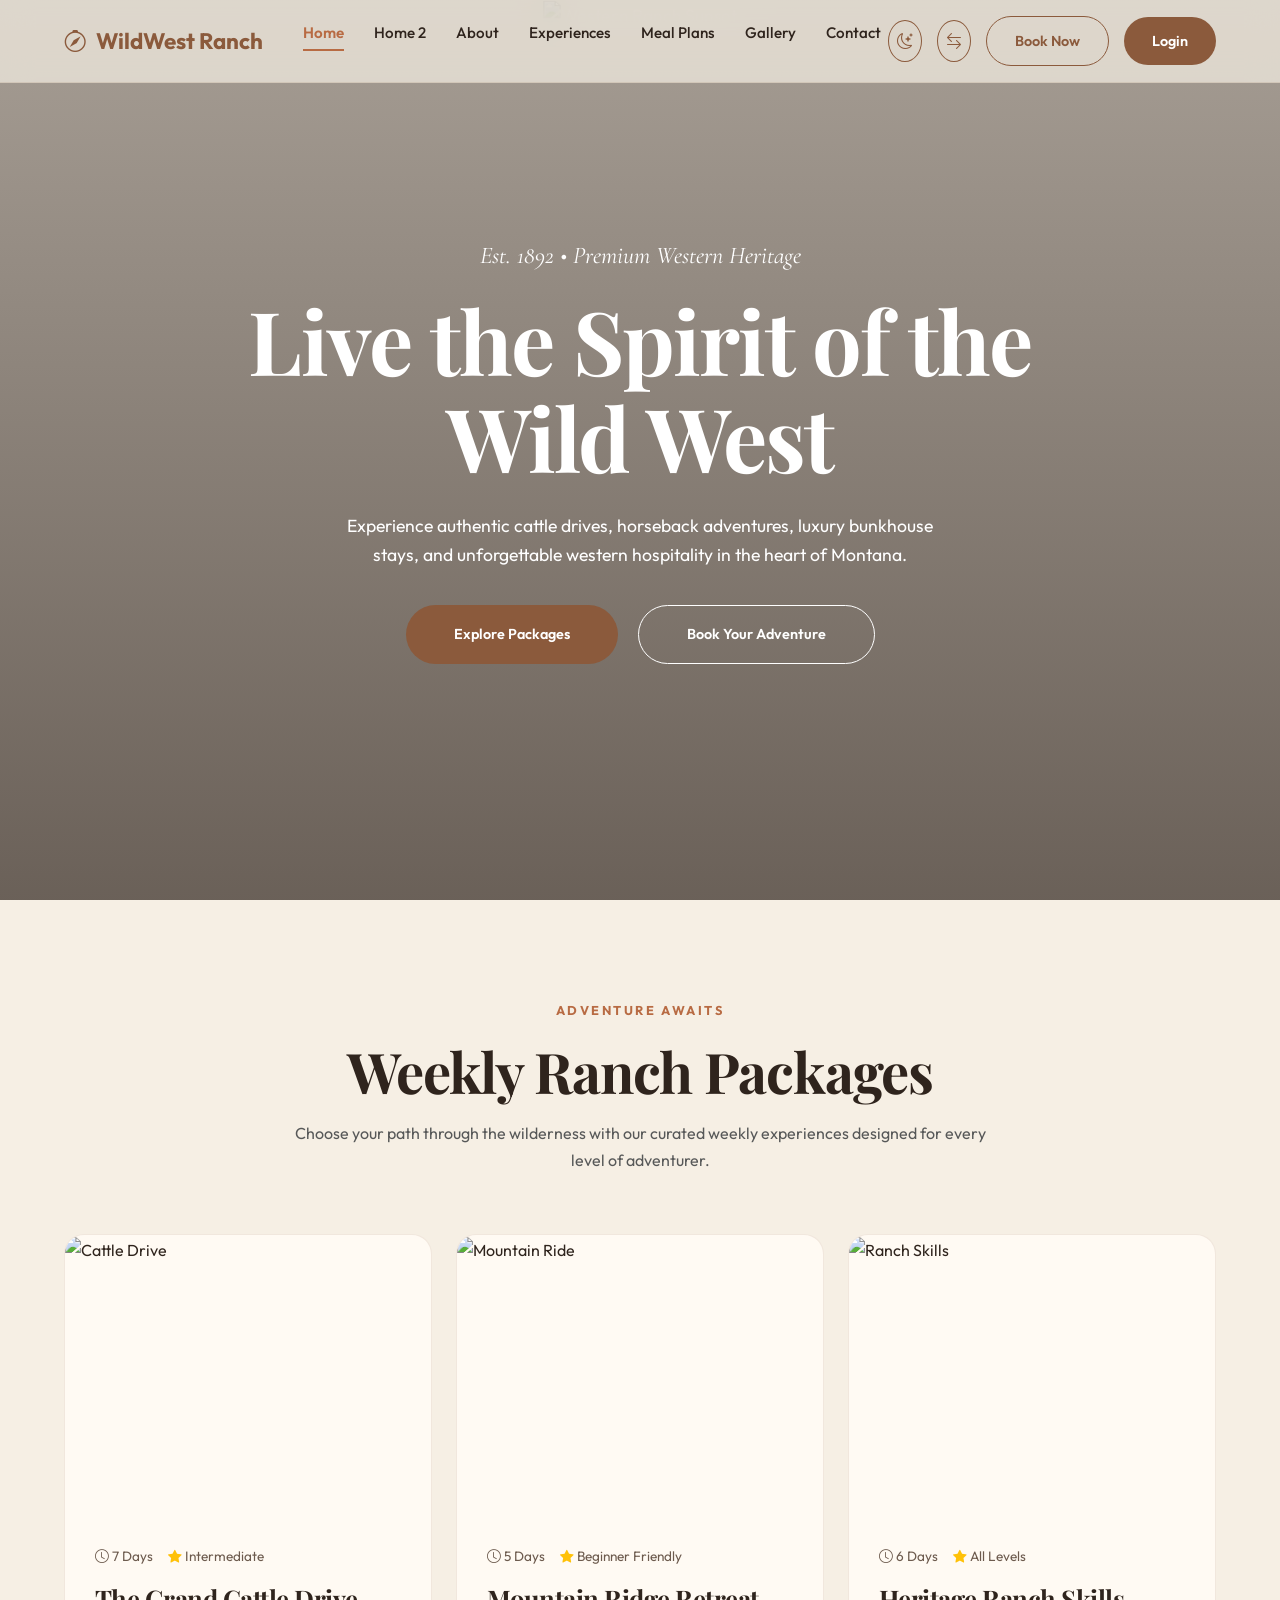
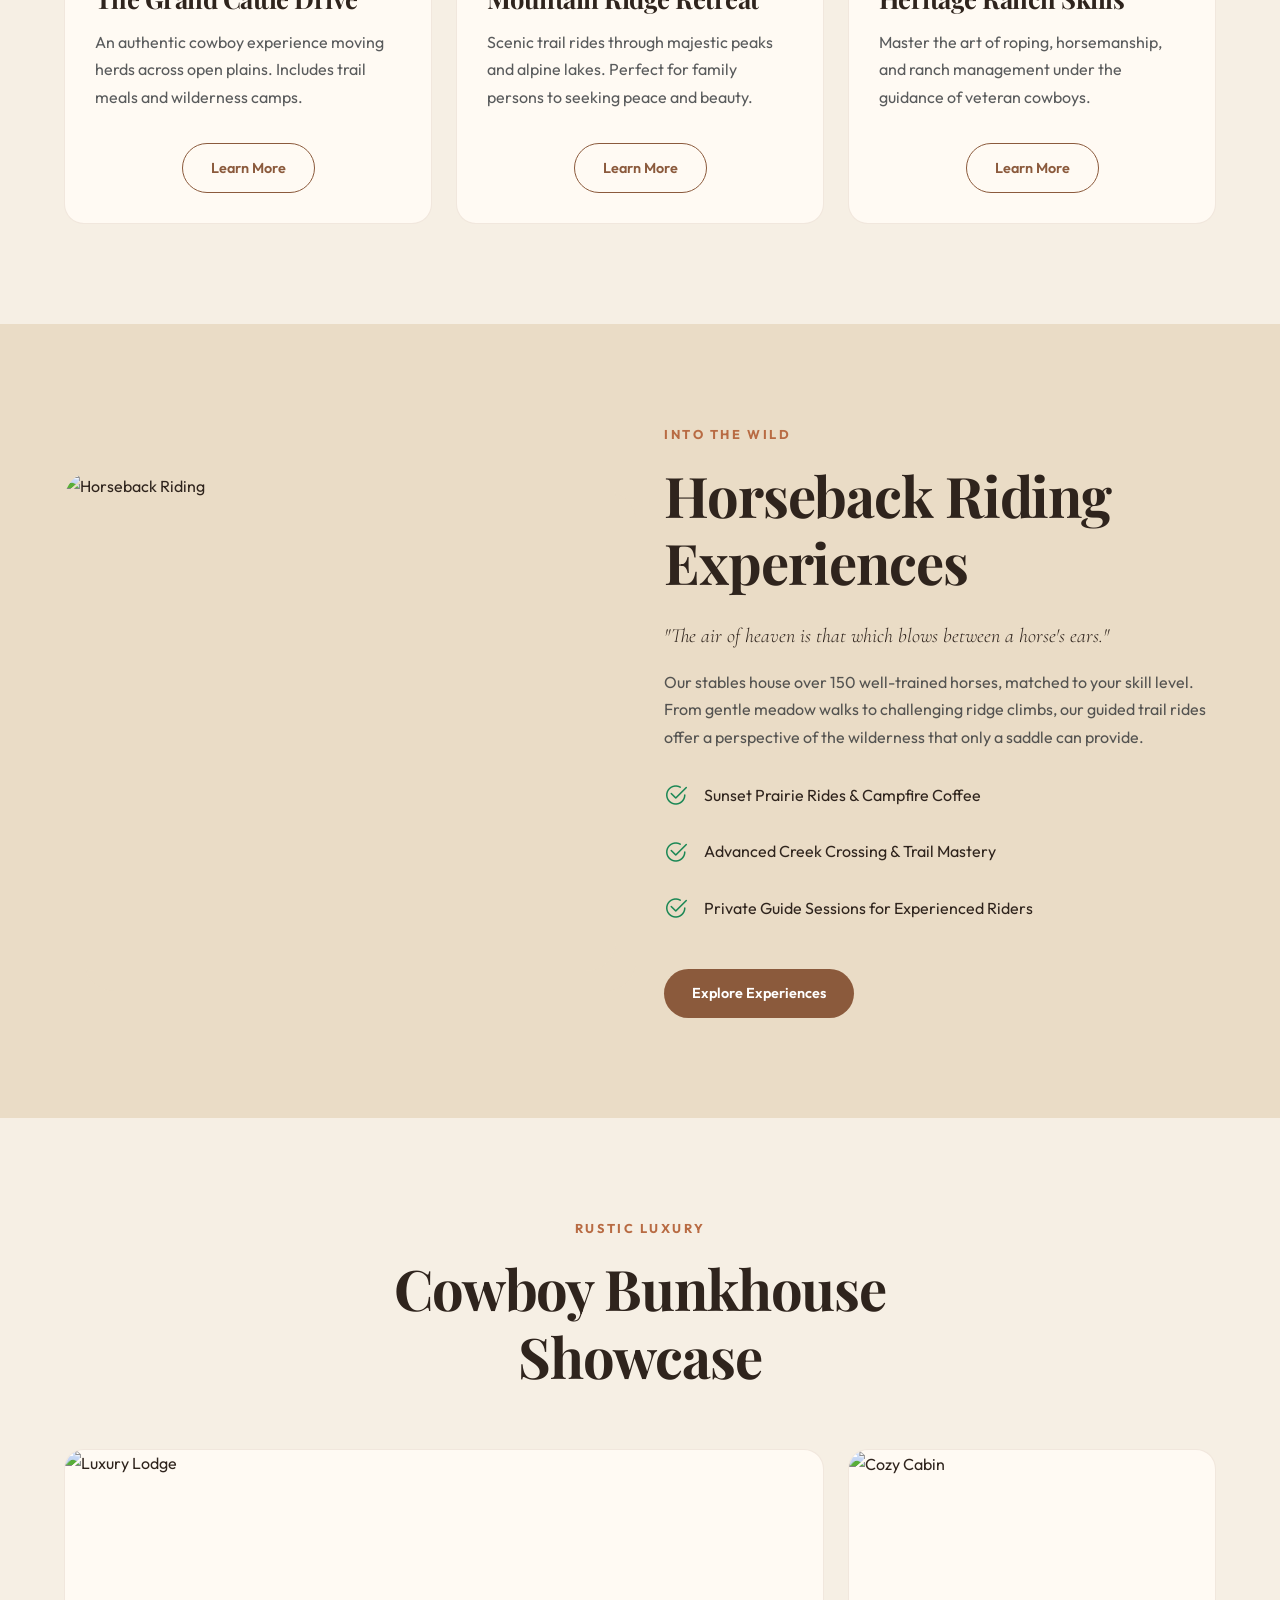
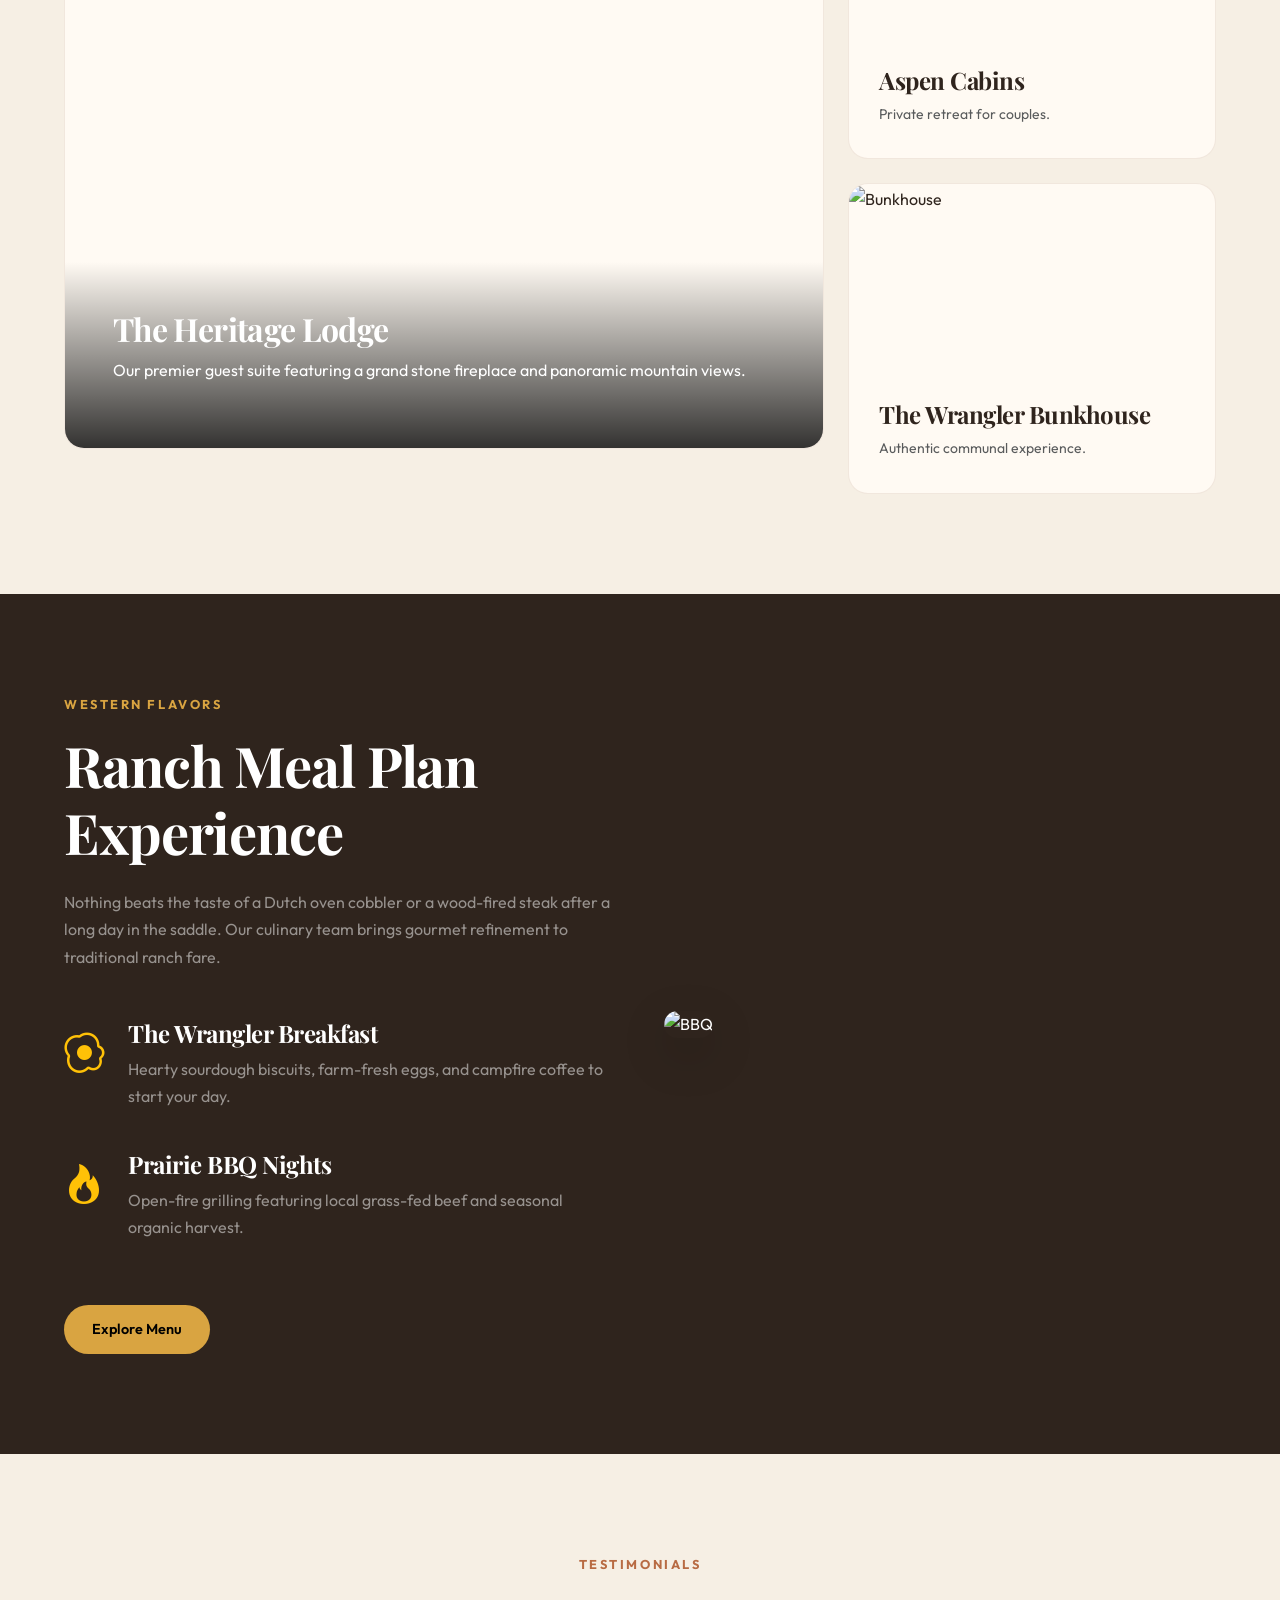
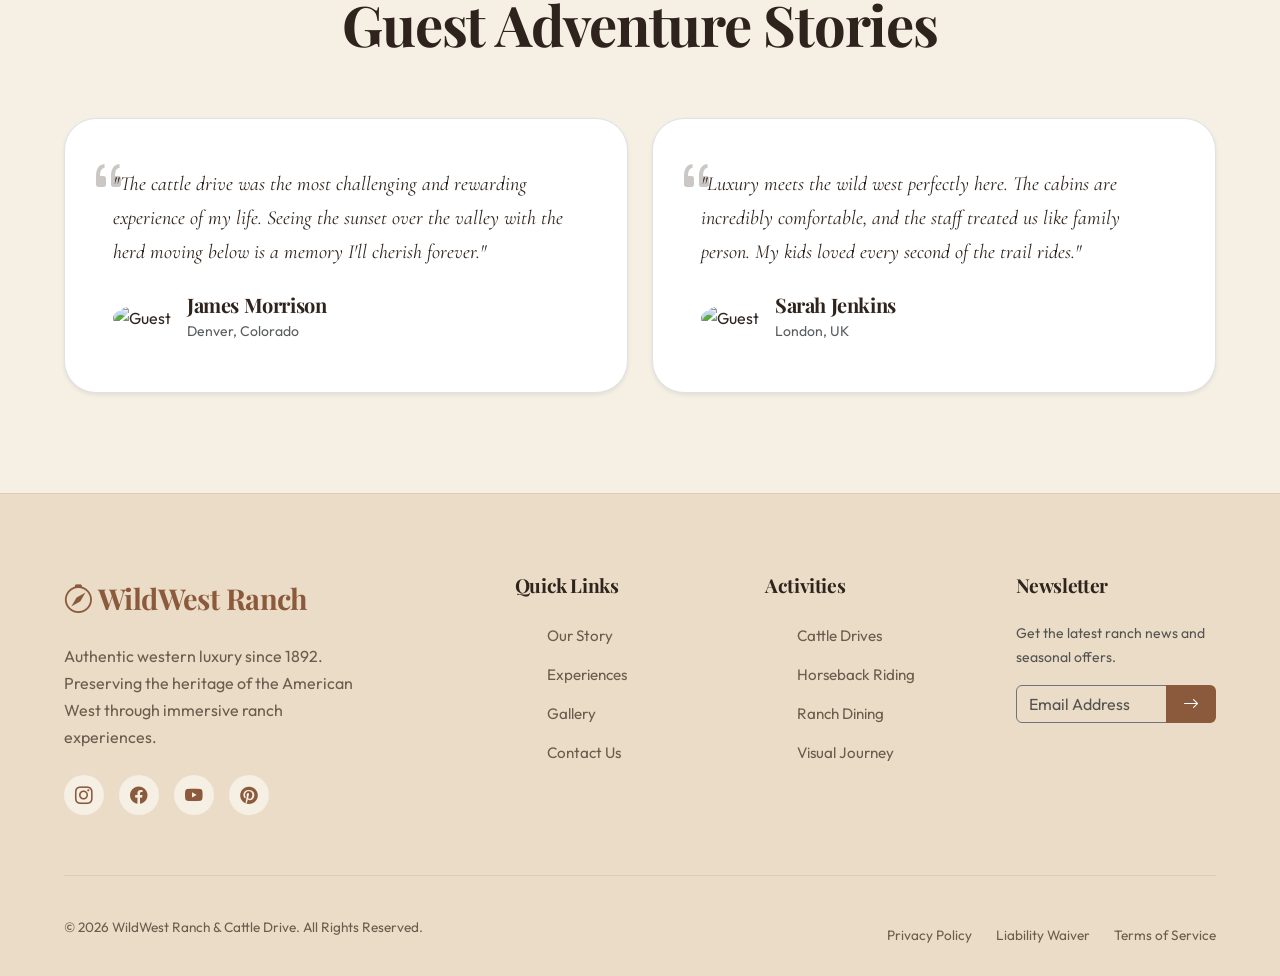
==== commit cc738a4e: "1st commit" ====
--- a/index.html
+++ b/index.html
@@ -79,7 +79,7 @@
                 <p class="mt-3 text-muted">Choose your path through the wilderness with our curated weekly experiences designed for every level of adventurer.</p>
             </div>
             
-            <div class="row g-4">
+            <div class="row g-4 justify-content-center">
                 <!-- Package 1 -->
                 <div class="col-lg-4 col-md-6">
                     <div class="ranch-card">
@@ -109,7 +109,7 @@
                                 <span><i class="bi bi-star-fill text-warning"></i> Beginner Friendly</span>
                             </div>
                             <h3 class="card-title">Mountain Ridge Retreat</h3>
-                            <p class="text-muted">Scenic trail rides through majestic peaks and alpine lakes. Perfect for families seeking peace and beauty.</p>
+                            <p class="text-muted">Scenic trail rides through majestic peaks and alpine lakes. Perfect for family persons to seeking peace and beauty.</p>
                             <a href="ranch-experiences.html" class="btn-ranch btn-outline-ranch mt-3">Learn More</a>
                         </div>
                     </div>
--- a/assets/css/style.css
+++ b/assets/css/style.css
@@ -27,6 +27,10 @@
 .bg-prairie-green { background-color: var(--prairie-green) !important; color: #fff !important; }
 .bg-sunset-gold { background-color: var(--sunset-gold) !important; color: #000 !important; }
 
+.text-burnt-sienna { color: var(--burnt-sienna) !important; }
+.text-saddle-brown { color: var(--saddle-brown) !important; }
+.text-prairie-green { color: var(--prairie-green) !important; }
+
 /* Global Reset & Base */
 * {
     margin: 0;
@@ -97,6 +101,19 @@
     width: 90%;
     max-width: 1400px;
     margin: 0 auto;
+}
+
+.btn-fixed-width {
+    min-width: 280px;
+    width: 100%;
+}
+
+@media (min-width: 768px) {
+    .btn-fixed-width {
+        width: auto;
+        display: inline-flex;
+        justify-content: center;
+    }
 }
 
 /* Navbar */
@@ -362,6 +379,8 @@
     border: 1px solid var(--border-color);
     transition: var(--transition);
     height: 100%;
+    display: flex;
+    flex-direction: column;
 }
 
 .ranch-card:hover {
@@ -388,6 +407,14 @@
 
 .card-content {
     padding: 30px;
+    flex: 1;
+    display: flex;
+    flex-direction: column;
+}
+
+.card-content .btn-ranch {
+    margin-top: auto;
+    align-self: center;
 }
 
 .card-meta {
@@ -557,7 +584,13 @@
 }
 
 @media (max-width: 1024px) {
-    .mobile-nav-btn { display: block; }
+    .mobile-nav-btn { display: block !important; }
+    .nav-actions .theme-toggle, 
+    .nav-actions .rtl-toggle, 
+    .nav-actions .btn-ranch { 
+        display: none !important; 
+    }
+    .nav-links { display: none !important; }
 }
 
 .mobile-menu {
@@ -565,6 +598,7 @@
     top: 0;
     right: -100%;
     width: 80%;
+    max-width: 350px;
     height: 100vh;
     background: var(--primary-bg);
     z-index: 2000;
--- a/assets/css/dark-mode.css
+++ b/assets/css/dark-mode.css
@@ -112,3 +112,33 @@
 [data-theme="dark"] .form-control::placeholder {
     color: rgba(255, 255, 255, 0.4);
 }
+
+[data-theme="dark"] .icon-circle {
+    background-color: var(--secondary-bg) !important;
+    border-color: var(--border-color) !important;
+}
+
+/* Modal Dark Mode */
+[data-theme="dark"] .modal-content {
+    background-color: var(--primary-bg) !important;
+    border: 1px solid var(--border-color);
+}
+
+[data-theme="dark"] .modal-content .bg-secondary-bg,
+[data-theme="dark"] .modal-content .bg-white {
+    background-color: var(--secondary-bg) !important;
+}
+
+[data-theme="dark"] .btn-close {
+    filter: invert(1) grayscale(100%) brightness(200%);
+}
+
+[data-theme="dark"] .modal-content .form-control {
+    background-color: rgba(255, 255, 255, 0.05);
+    border-color: var(--border-color);
+    color: var(--text-main);
+}
+
+[data-theme="dark"] .modal-content .text-muted {
+    color: var(--text-muted) !important;
+}
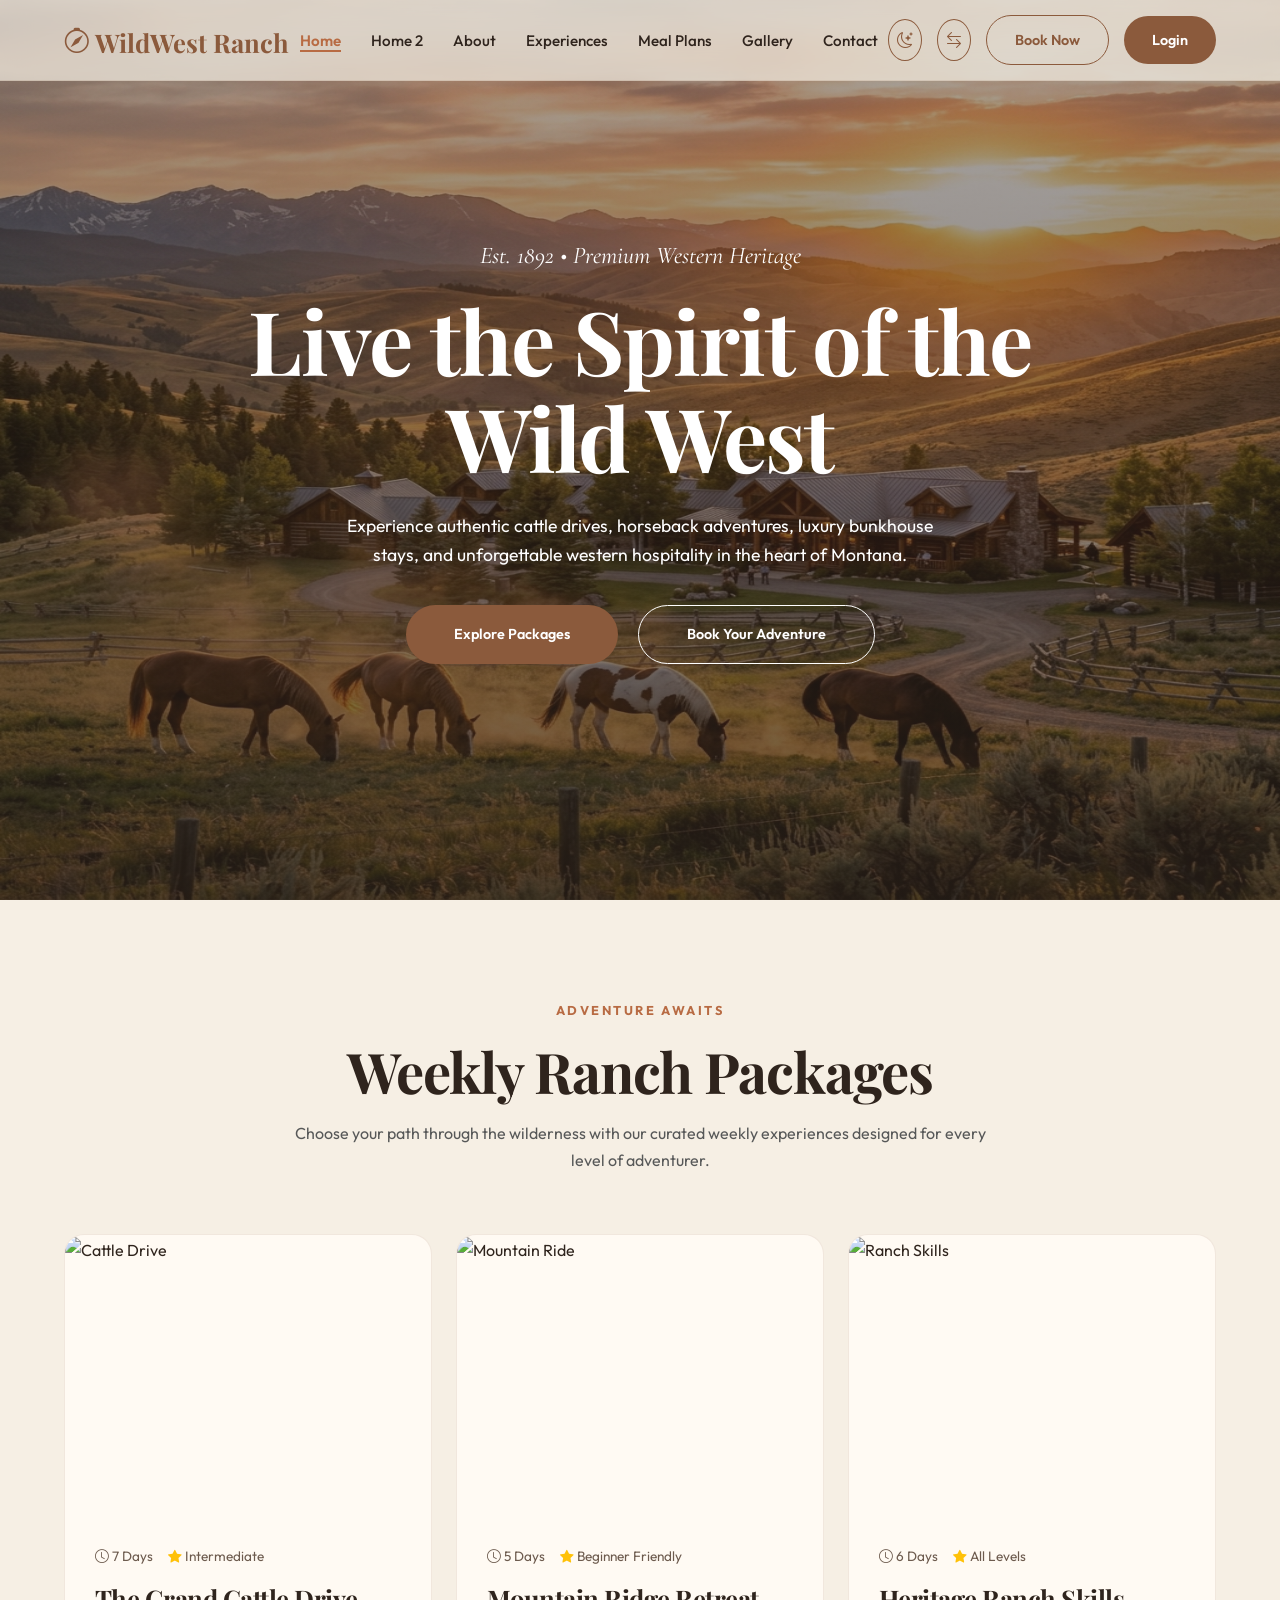
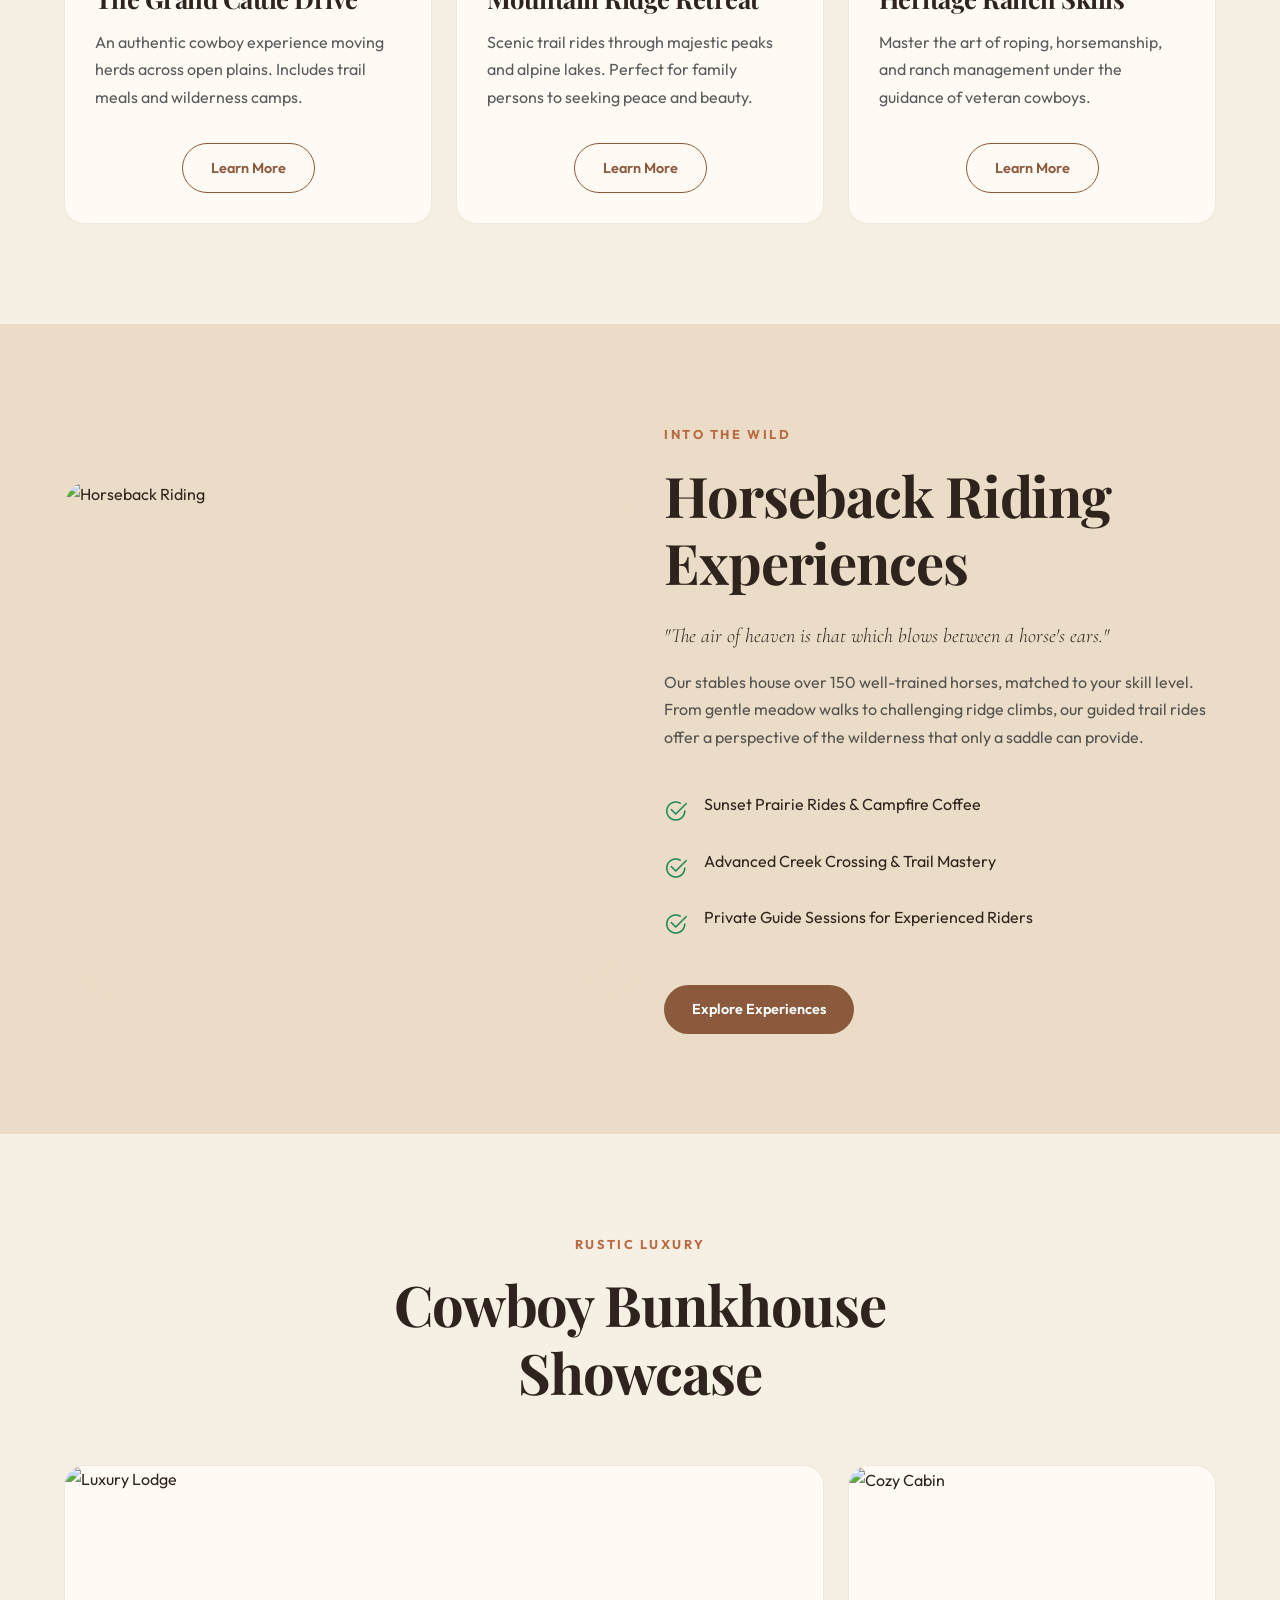
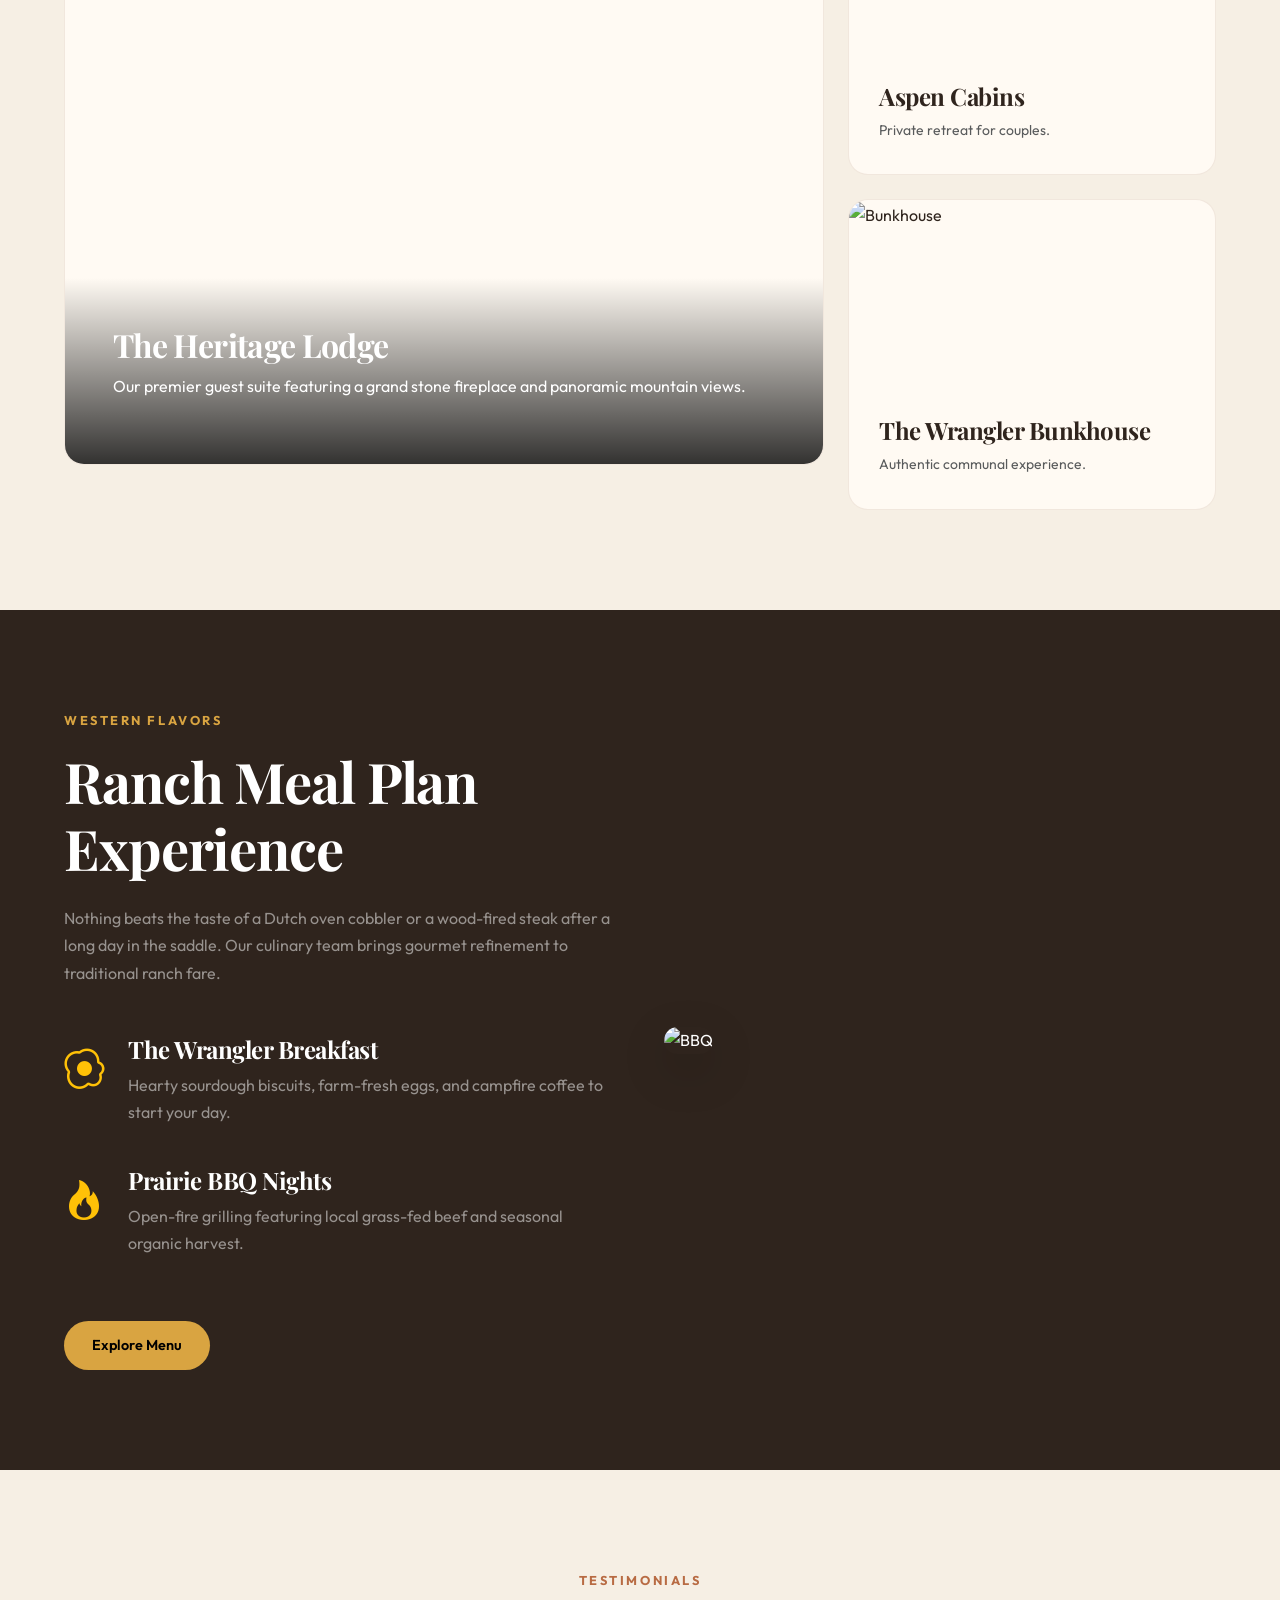
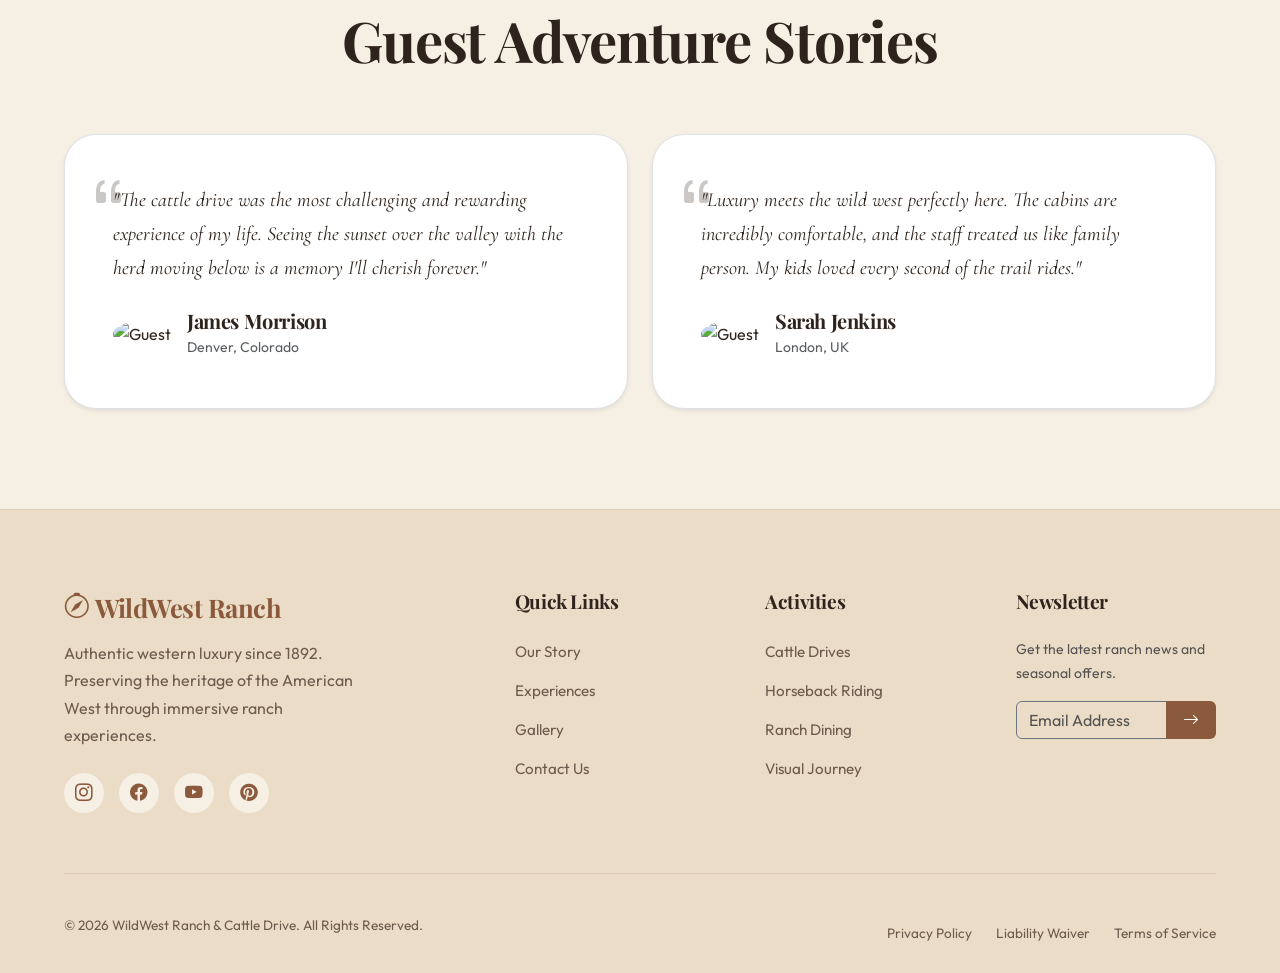
==== commit 2efb4b1f: "2nd commit" ====
--- a/index.html
+++ b/index.html
@@ -54,10 +54,10 @@
     <!-- Hero Section -->
     <header class="hero">
         <div class="hero-bg">
-            <img src="https://images.unsplash.com/photo-1518467166778-b88f373ffec7?auto=format&fit=crop&q=80&w=2000" alt="Western Ranch Sunset">
+            <img src="assets/img/hero-bg.png" alt="Western Ranch Sunset">
         </div>
         <div class="hero-overlay"></div>
-        <div class="dust-overlay"></div>
+
         
         <div class="hero-content container">
             <span class="hero-sub">Est. 1892 • Premium Western Heritage</span>
@@ -149,21 +149,23 @@
                     <h2 class="section-title">Horseback Riding Experiences</h2>
                     <p class="mt-4 lead serif-italic">"The air of heaven is that which blows between a horse's ears."</p>
                     <p class="mt-3 text-muted">Our stables house over 150 well-trained horses, matched to your skill level. From gentle meadow walks to challenging ridge climbs, our guided trail rides offer a perspective of the wilderness that only a saddle can provide.</p>
-                    <ul class="mt-4 list-unstyled">
-                        <li class="mb-3 d-flex align-items-center justify-content-center justify-content-lg-start gap-3">
-                            <i class="bi bi-check2-circle text-success fs-4"></i>
-                            <span>Sunset Prairie Rides & Campfire Coffee</span>
-                        </li>
-                        <li class="mb-3 d-flex align-items-center justify-content-center justify-content-lg-start gap-3">
-                            <i class="bi bi-check2-circle text-success fs-4"></i>
-                            <span>Advanced Creek Crossing & Trail Mastery</span>
-                        </li>
-                        <li class="mb-3 d-flex align-items-center justify-content-center justify-content-lg-start gap-3">
-                            <i class="bi bi-check2-circle text-success fs-4"></i>
-                            <span>Private Guide Sessions for Experienced Riders</span>
-                        </li>
-                    </ul>
-                    <a href="ranch-experiences.html" class="btn-ranch btn-primary-ranch mt-4">Explore Experiences</a>
+                    <div class="d-flex flex-column align-items-center align-items-lg-start">
+                        <ul class="mt-4 list-unstyled" style="text-align:left;">
+                            <li class="mb-3 d-flex align-items-start justify-content-start gap-3">
+                                <i class="bi bi-check2-circle text-success fs-4 flex-shrink-0"></i>
+                                <span>Sunset Prairie Rides &amp; Campfire Coffee</span>
+                            </li>
+                            <li class="mb-3 d-flex align-items-start justify-content-start gap-3">
+                                <i class="bi bi-check2-circle text-success fs-4 flex-shrink-0"></i>
+                                <span>Advanced Creek Crossing &amp; Trail Mastery</span>
+                            </li>
+                            <li class="mb-3 d-flex align-items-start justify-content-start gap-3">
+                                <i class="bi bi-check2-circle text-success fs-4 flex-shrink-0"></i>
+                                <span>Private Guide Sessions for Experienced Riders</span>
+                            </li>
+                        </ul>
+                        <a href="ranch-experiences.html" class="btn-ranch btn-primary-ranch mt-2">Explore Experiences</a>
+                    </div>
                 </div>
             </div>
         </div>
@@ -291,9 +293,10 @@
         <div class="container-custom">
             <div class="footer-top">
                 <div>
-                    <div class="footer-logo western-font">
-                        <i class="bi bi-compass"></i> WildWest Ranch
-                    </div>
+                    <a href="index.html" class="footer-logo western-font" style="text-decoration:none;cursor:pointer;">
+                        <i class="bi bi-compass"></i>
+                        <span>WildWest Ranch</span>
+                    </a>
                     <p class="footer-desc">Authentic western luxury since 1892. Preserving the heritage of the American West through immersive ranch experiences.</p>
                     <div class="social-links mt-4">
                         <a href="#" class="social-icon"><i class="bi bi-instagram"></i></a>
--- a/assets/css/style.css
+++ b/assets/css/style.css
@@ -151,16 +151,26 @@
 .nav-logo {
     display: flex;
     align-items: center;
-    gap: 10px;
-    font-size: 1.4rem;
+    gap: 5px;
+    font-size: 1.6rem;
     font-weight: 700;
+    font-family: 'Playfair Display', serif;
     color: var(--saddle-brown);
+    line-height: 1;
+}
+
+.nav-logo span {
+    margin-top: 5px;
 }
 
 .nav-links {
     display: flex;
     gap: 30px;
     align-items: center;
+    align-self: center;
+    margin: 0;
+    padding: 0;
+    list-style: none;
 }
 
 .nav-link {
@@ -168,13 +178,16 @@
     font-weight: 500;
     color: var(--text-main);
     position: relative;
-    padding: 5px 0;
+    padding: 0;
+    line-height: 1;
+    display: inline-flex;
+    align-items: center;
 }
 
 .nav-link::after {
     content: '';
     position: absolute;
-    bottom: 0;
+    bottom: -4px;
     left: 0;
     width: 0;
     height: 2px;
@@ -259,9 +272,7 @@
 .hero-bg img {
     width: 100%;
     height: 100%;
-    object-fit: cover;
-    transform: scale(1.1);
-    animation: cinematicZoom 20s infinite alternate;
+    object-fit: fill;
 }
 
 .hero-overlay {
@@ -285,33 +296,21 @@
     font-size: 1.5rem;
     margin-bottom: 15px;
     display: block;
-    opacity: 0;
-    transform: translateY(20px);
-    animation: fadeInUp 1s forwards 0.5s;
 }
 
 .hero-title {
     font-size: clamp(3rem, 8vw, 5.5rem);
     line-height: 1.1;
     margin-bottom: 25px;
-    opacity: 0;
-    transform: translateY(30px);
-    animation: fadeInUp 1s forwards 0.8s;
 }
 
 .hero-desc {
     font-size: 1.1rem;
     max-width: 600px;
     margin: 0 auto 35px;
-    opacity: 0;
-    transform: translateY(20px);
-    animation: fadeInUp 1s forwards 1.1s;
 }
 
 .hero-btns {
-    opacity: 0;
-    transform: translateY(20px);
-    animation: fadeInUp 1s forwards 1.4s;
     display: flex;
     gap: 20px;
     justify-content: center;
@@ -327,24 +326,7 @@
     to { opacity: 1; transform: translateY(0); }
 }
 
-/* Dust Particles Animation Overlay */
-.dust-overlay {
-    position: absolute;
-    top: 0;
-    left: 0;
-    width: 100%;
-    height: 100%;
-    pointer-events: none;
-    z-index: 5;
-    background: url('https://www.transparenttextures.com/patterns/dust.png');
-    opacity: 0.3;
-    animation: dustMove 60s linear infinite;
-}
-
-@keyframes dustMove {
-    from { background-position: 0 0; }
-    to { background-position: 1000px 1000px; }
-}
+
 
 /* Sections */
 .section-padding {
@@ -471,11 +453,14 @@
     .section-padding { padding: 60px 0; }
     .story-row { flex-direction: column !important; gap: 40px; }
     .story-img { width: 100%; height: 350px; box-shadow: 10px 10px 0 var(--secondary-bg); }
-    .hero-title { font-size: 3.5rem; }
+    .hero { height: auto; min-height: 80vh; padding: 120px 0 60px; }
+    .hero-bg img { transform: scale(1); animation: none; }
+    .hero-title { font-size: 3rem; }
     .section-header { text-align: center; margin-left: auto; margin-right: auto; }
 }
 
 @media (max-width: 480px) {
+    .hero { height: auto; min-height: 85vh; padding: 100px 0 50px; }
     .hero-btns { flex-direction: column; width: 100%; }
     .btn-ranch { width: 100%; justify-content: center; }
 }
@@ -497,9 +482,19 @@
 }
 
 .footer-logo {
-    font-size: 1.8rem;
+    display: flex;
+    align-items: center;
+    gap: 5px;
+    font-size: 1.6rem;
+    font-family: 'Playfair Display', serif;
+    font-weight: 700;
     color: var(--saddle-brown);
     margin-bottom: 20px;
+    line-height: 1;
+}
+
+.footer-logo span {
+    margin-top: 5px;
 }
 
 .footer-desc {
@@ -511,6 +506,14 @@
     font-size: 1.2rem;
     margin-bottom: 25px;
     color: var(--text-main);
+    text-align: left;
+}
+
+.footer-links {
+    list-style: none;
+    padding: 0;
+    margin: 0;
+    text-align: left;
 }
 
 .footer-links li {
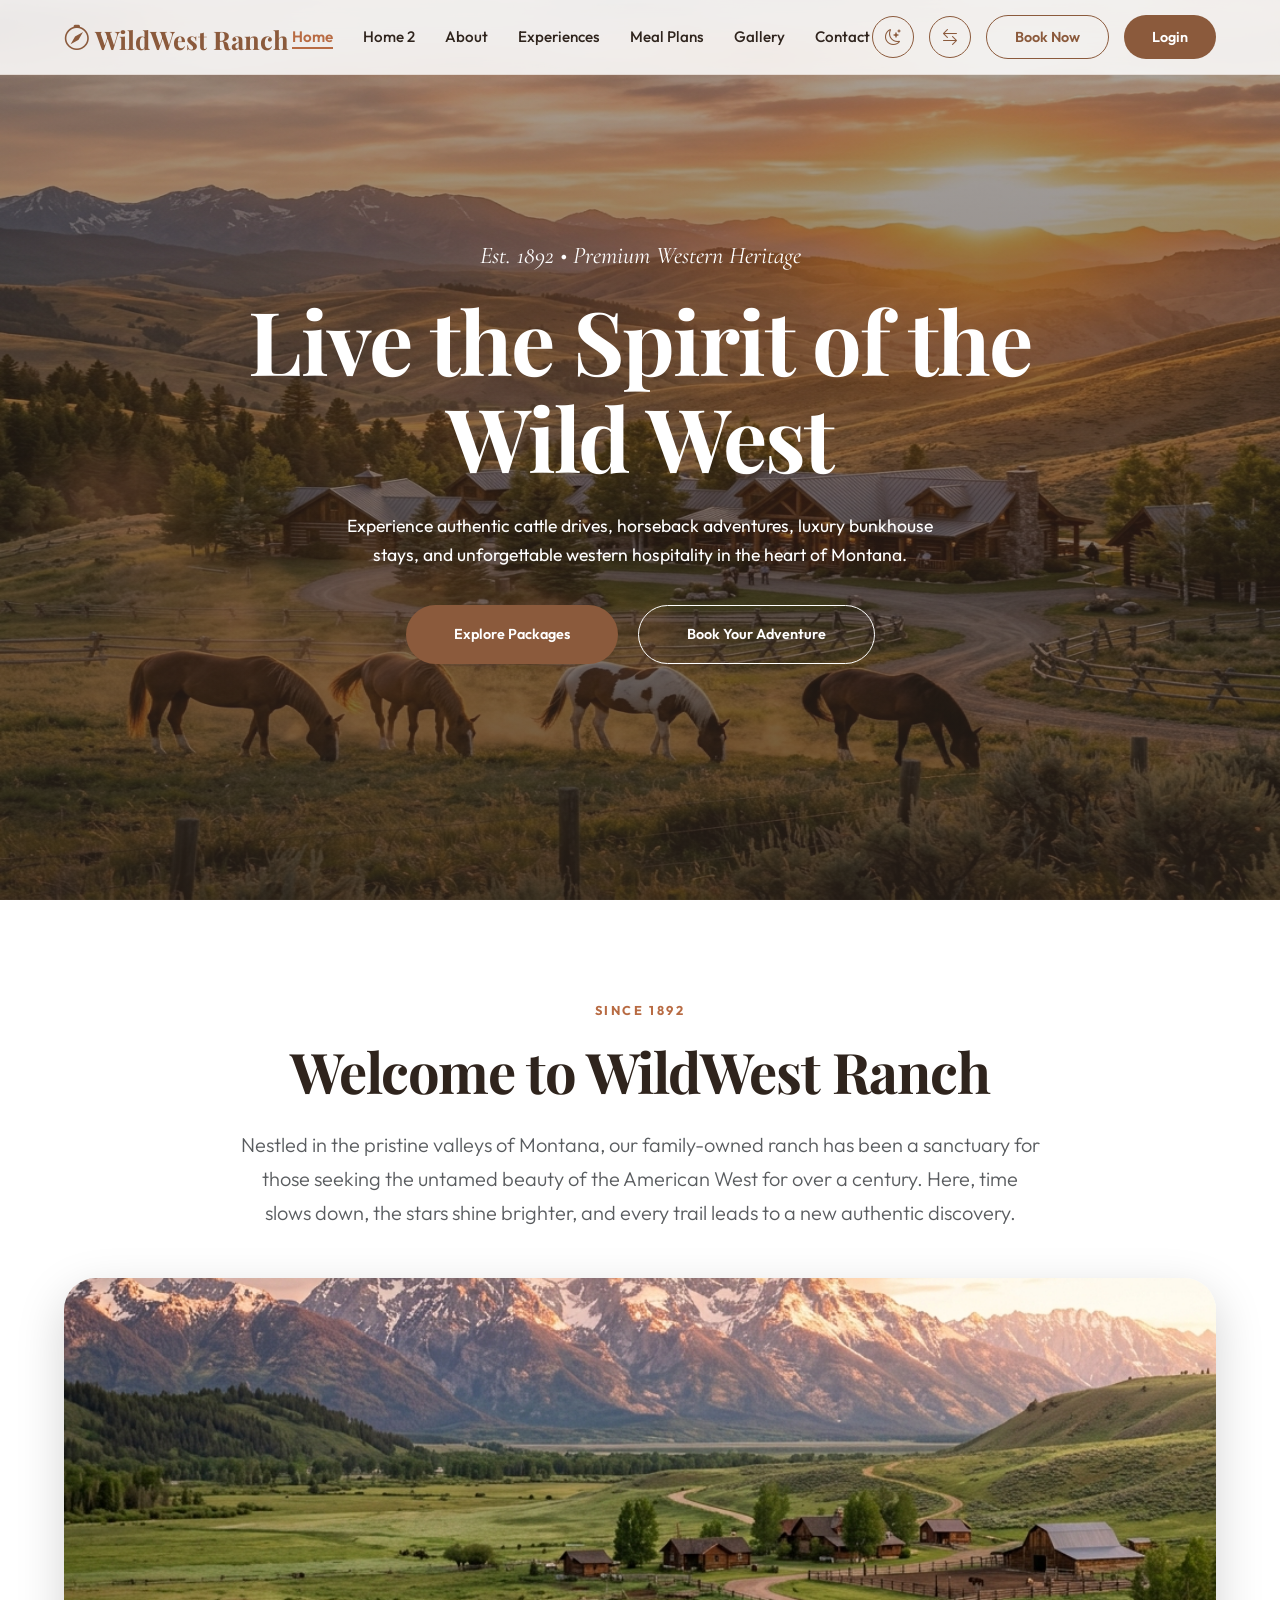
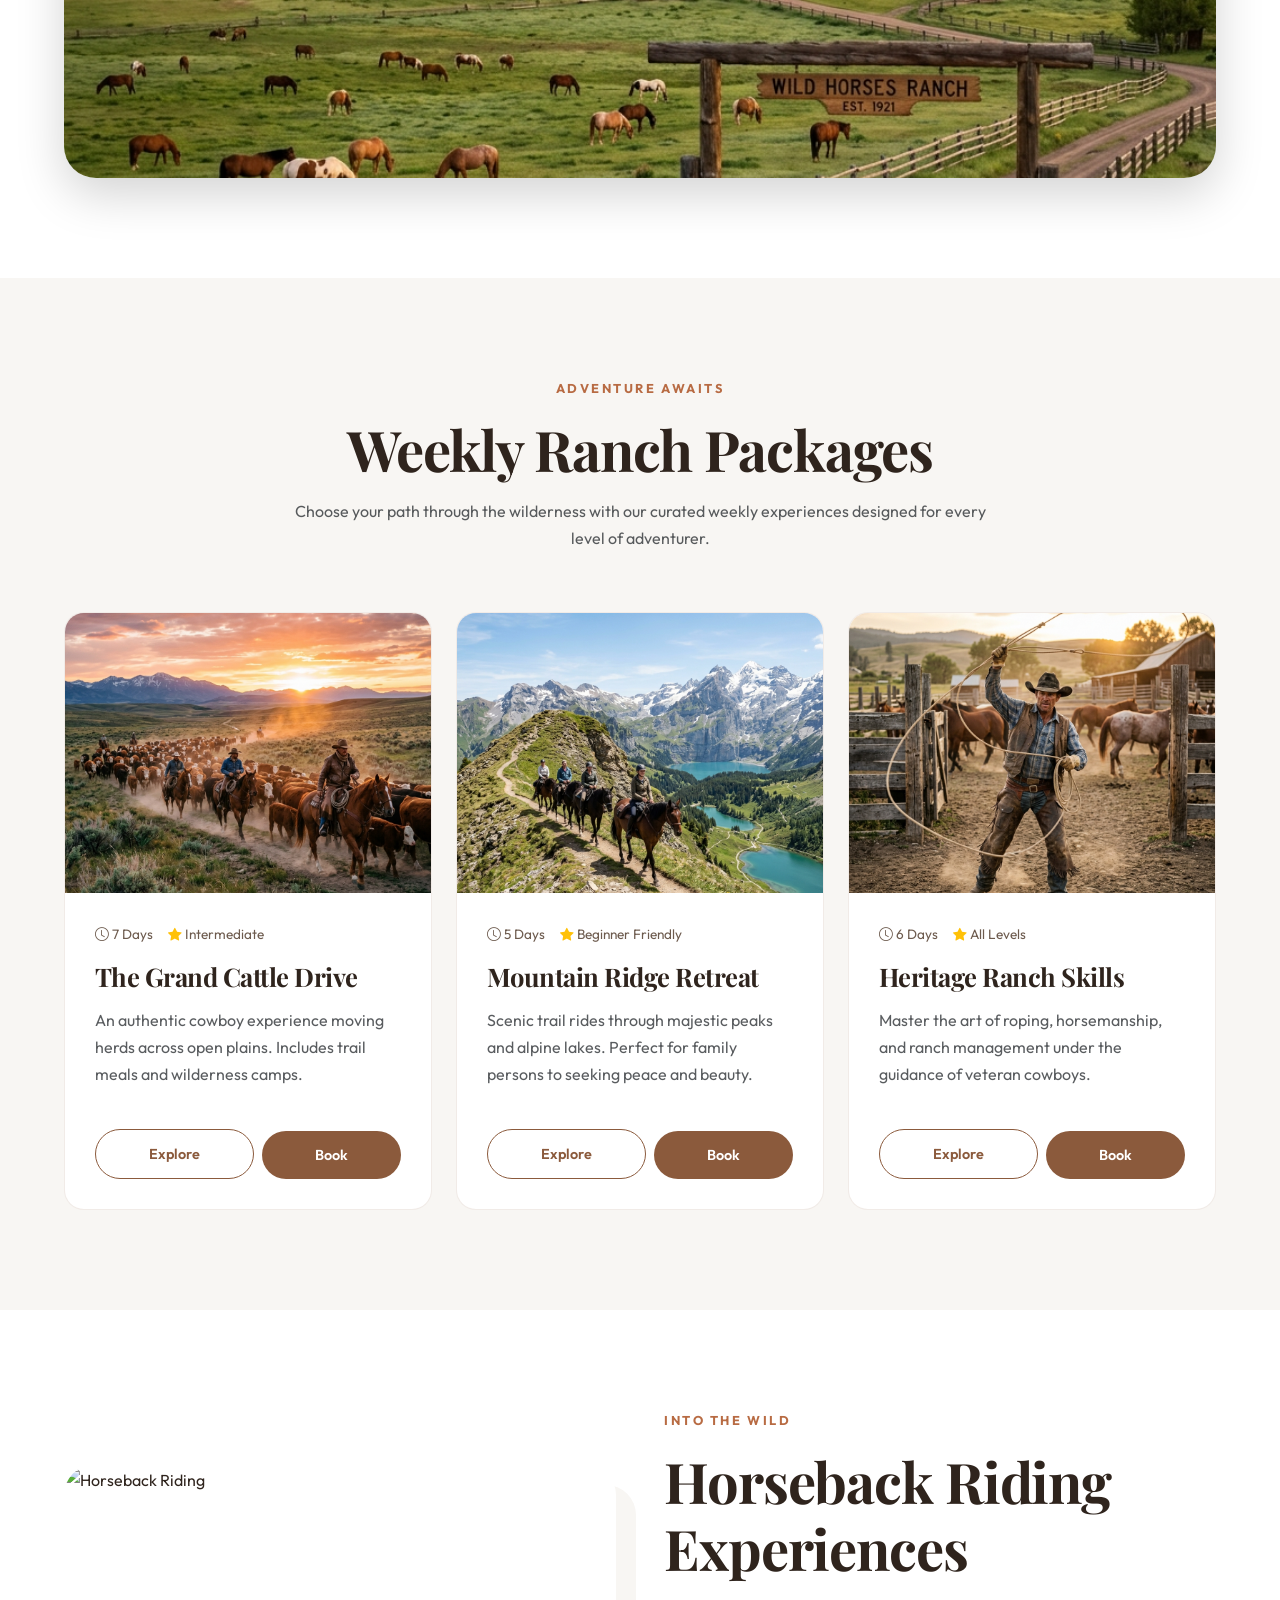
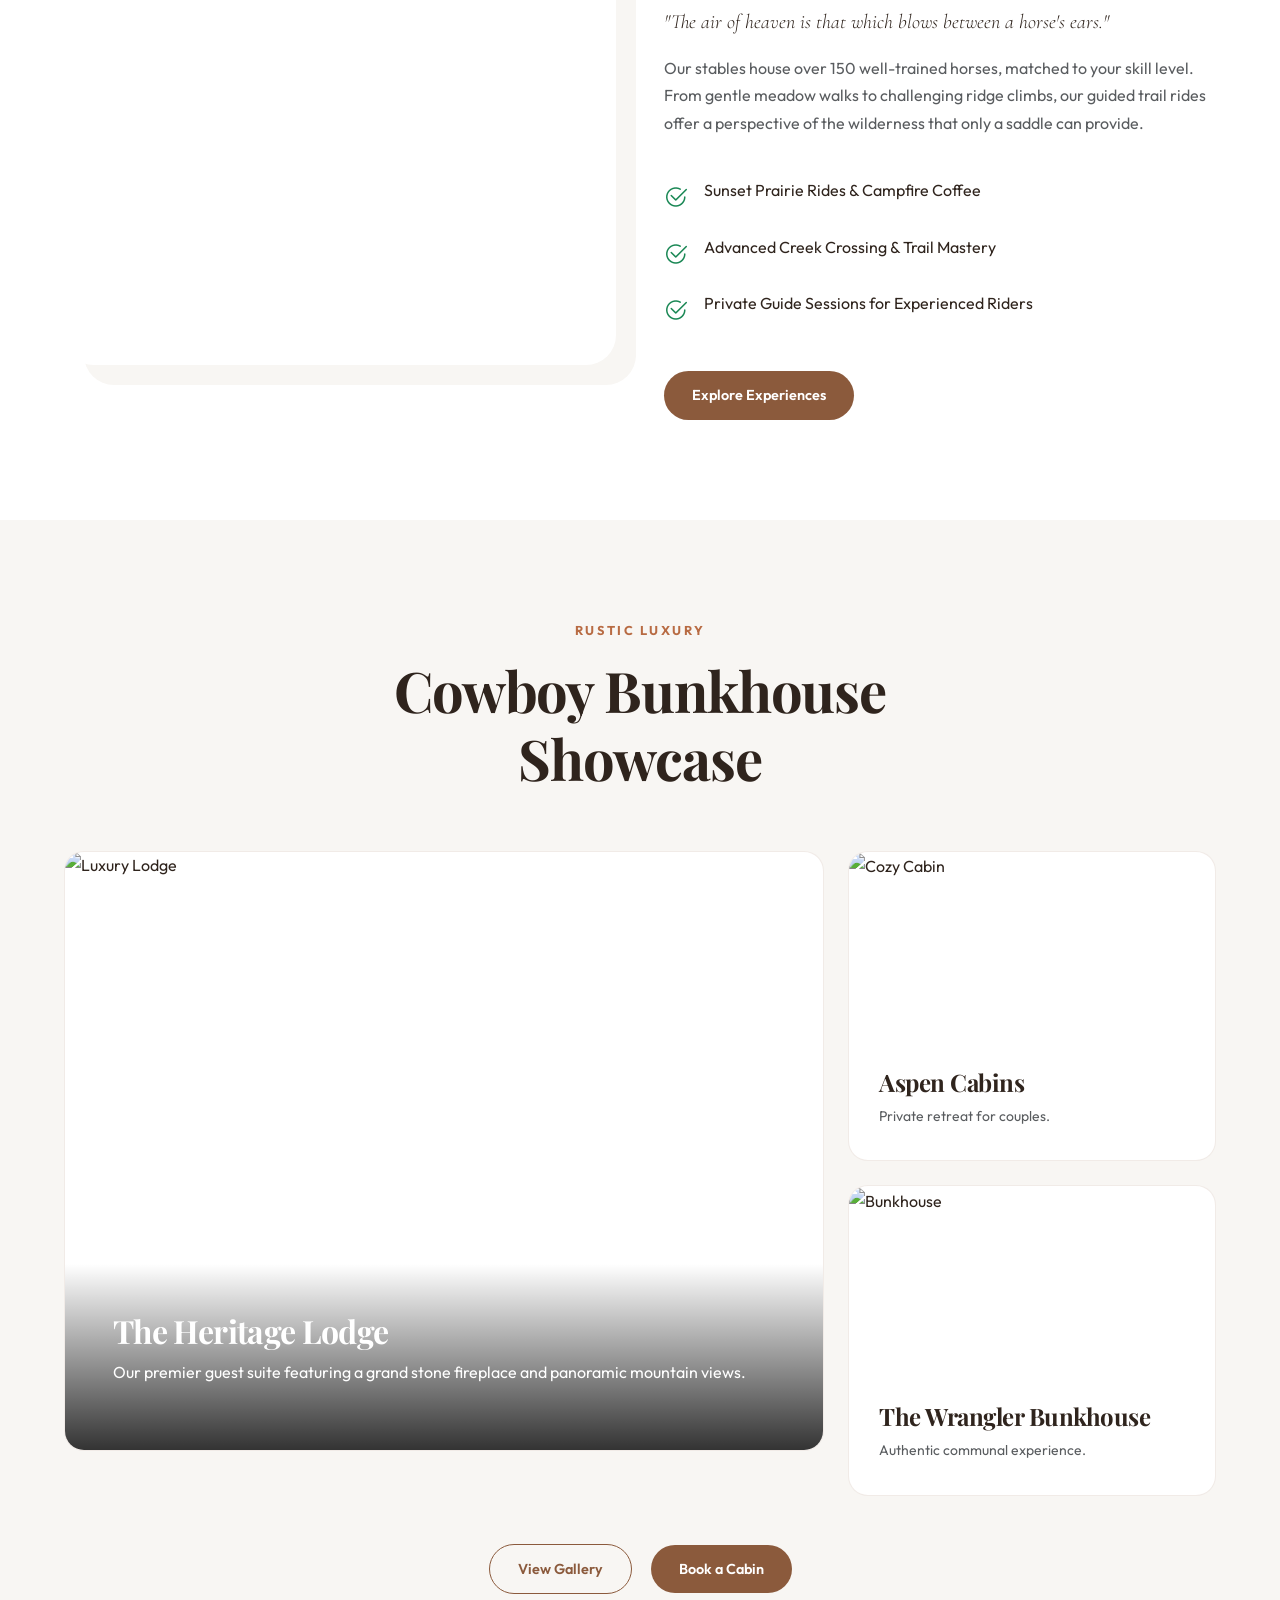
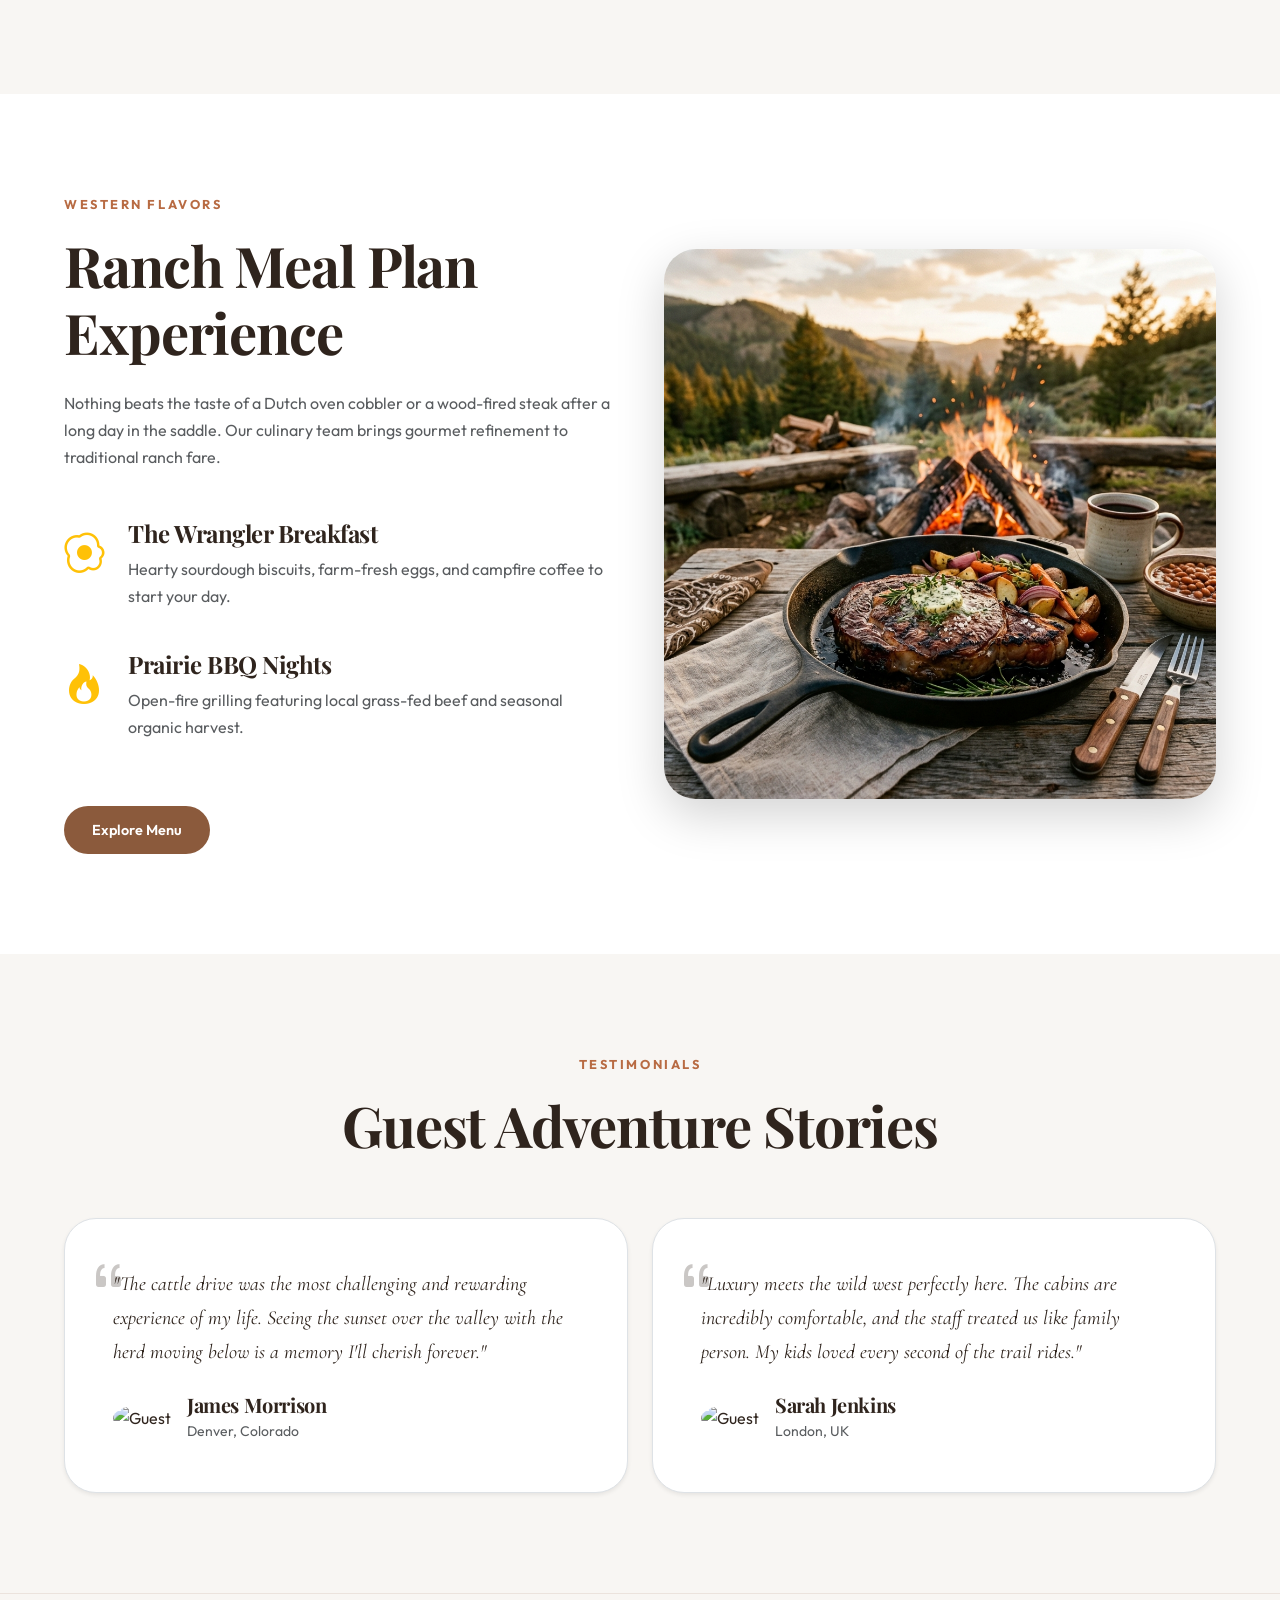
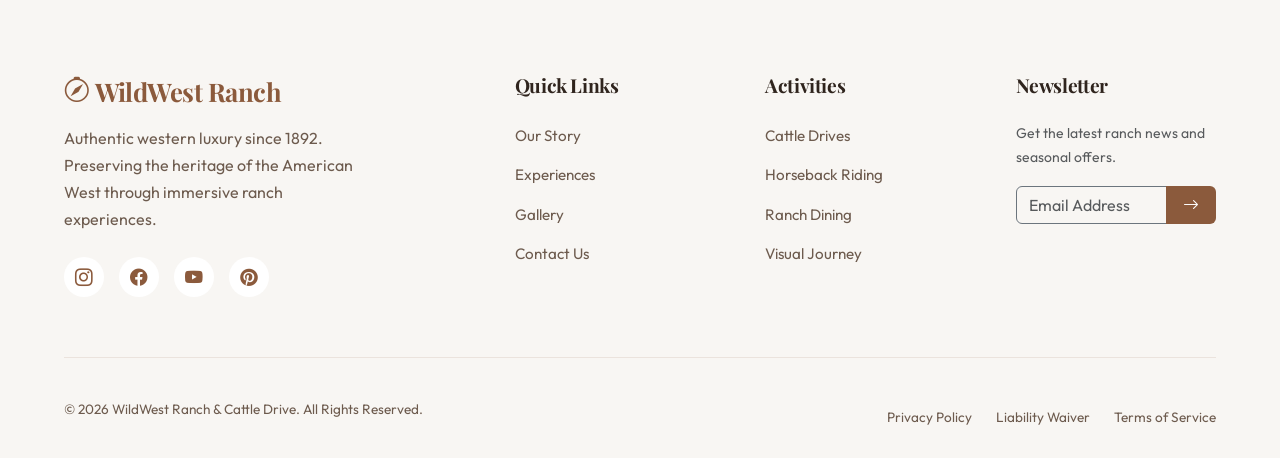
==== commit e7daae0b: "7th commit" ====
--- a/index.html
+++ b/index.html
@@ -70,8 +70,22 @@
         </div>
     </header>
 
+    <!-- Introduction: Our Heritage -->
+    <section class="section-padding text-center">
+        <div class="container-custom">
+            <span class="section-tag">Since 1892</span>
+            <h2 class="section-title mb-4">Welcome to WildWest Ranch</h2>
+            <p class="lead text-muted mx-auto mb-5" style="max-width: 800px;">
+                Nestled in the pristine valleys of Montana, our family-owned ranch has been a sanctuary for those seeking the untamed beauty of the American West for over a century. Here, time slows down, the stars shine brighter, and every trail leads to a new authentic discovery.
+            </p>
+            <div class="overflow-hidden rounded-5 shadow-lg mx-auto" style="max-width: 1200px; height: 500px;">
+                <img src="assets/img/ranch_heritage.png" alt="Ranch Heritage Valley" class="w-100 h-100" style="object-fit: cover;">
+            </div>
+        </div>
+    </section>
+
     <!-- Section 1: Weekly Ranch Packages -->
-    <section class="section-padding">
+    <section class="section-padding" style="background: var(--secondary-bg);">
         <div class="container-custom">
             <div class="section-header text-center mx-auto">
                 <span class="section-tag">Adventure Awaits</span>
@@ -84,7 +98,7 @@
                 <div class="col-lg-4 col-md-6">
                     <div class="ranch-card">
                         <div class="card-img-wrapper">
-                            <img src="https://images.unsplash.com/photo-1551884831-bbf3cdc6469e?auto=format&fit=crop&q=80&w=800" alt="Cattle Drive">
+                            <img src="assets/img/cattle_drive.png" alt="Cattle Drive">
                         </div>
                         <div class="card-content">
                             <div class="card-meta">
@@ -93,7 +107,10 @@
                             </div>
                             <h3 class="card-title">The Grand Cattle Drive</h3>
                             <p class="text-muted">An authentic cowboy experience moving herds across open plains. Includes trail meals and wilderness camps.</p>
-                            <a href="ranch-experiences.html" class="btn-ranch btn-outline-ranch mt-3">Learn More</a>
+                            <div class="d-flex gap-2 mt-4">
+                                <a href="ranch-experiences.html" class="btn-ranch btn-outline-ranch flex-grow-1 justify-content-center">Explore</a>
+                                <a href="booking.html" class="btn-ranch btn-primary-ranch flex-grow-1 justify-content-center">Book</a>
+                            </div>
                         </div>
                     </div>
                 </div>
@@ -101,7 +118,7 @@
                 <div class="col-lg-4 col-md-6">
                     <div class="ranch-card">
                         <div class="card-img-wrapper">
-                            <img src="https://images.unsplash.com/photo-1534447677768-be436bb09401?auto=format&fit=crop&q=80&w=800" alt="Mountain Ride">
+                            <img src="assets/img/mountain_ridge.png" alt="Mountain Ride">
                         </div>
                         <div class="card-content">
                             <div class="card-meta">
@@ -110,7 +127,10 @@
                             </div>
                             <h3 class="card-title">Mountain Ridge Retreat</h3>
                             <p class="text-muted">Scenic trail rides through majestic peaks and alpine lakes. Perfect for family persons to seeking peace and beauty.</p>
-                            <a href="ranch-experiences.html" class="btn-ranch btn-outline-ranch mt-3">Learn More</a>
+                            <div class="d-flex gap-2 mt-4">
+                                <a href="ranch-experiences.html" class="btn-ranch btn-outline-ranch flex-grow-1 justify-content-center">Explore</a>
+                                <a href="booking.html" class="btn-ranch btn-primary-ranch flex-grow-1 justify-content-center">Book</a>
+                            </div>
                         </div>
                     </div>
                 </div>
@@ -118,7 +138,7 @@
                 <div class="col-lg-4 col-md-6">
                     <div class="ranch-card">
                         <div class="card-img-wrapper">
-                            <img src="https://images.unsplash.com/photo-1517457373958-b7bdd4587205?auto=format&fit=crop&q=80&w=800" alt="Ranch Skills">
+                            <img src="assets/img/ranch_skills.png" alt="Ranch Skills">
                         </div>
                         <div class="card-content">
                             <div class="card-meta">
@@ -127,7 +147,10 @@
                             </div>
                             <h3 class="card-title">Heritage Ranch Skills</h3>
                             <p class="text-muted">Master the art of roping, horsemanship, and ranch management under the guidance of veteran cowboys.</p>
-                            <a href="ranch-experiences.html" class="btn-ranch btn-outline-ranch mt-3">Learn More</a>
+                            <div class="d-flex gap-2 mt-4">
+                                <a href="ranch-experiences.html" class="btn-ranch btn-outline-ranch flex-grow-1 justify-content-center">Explore</a>
+                                <a href="booking.html" class="btn-ranch btn-primary-ranch flex-grow-1 justify-content-center">Book</a>
+                            </div>
                         </div>
                     </div>
                 </div>
@@ -136,7 +159,7 @@
     </section>
 
     <!-- Section 2: Horseback Riding Experiences -->
-    <section class="section-padding" style="background: var(--secondary-bg);">
+    <section class="section-padding">
         <div class="container-custom">
             <div class="row align-items-center g-5">
                 <div class="col-lg-6">
@@ -172,7 +195,7 @@
     </section>
 
     <!-- Section 3: Cowboy Bunkhouse Showcase -->
-    <section class="section-padding">
+    <section class="section-padding" style="background: var(--secondary-bg);">
         <div class="container-custom">
             <div class="section-header text-center mx-auto">
                 <span class="section-tag">Rustic Luxury</span>
@@ -212,45 +235,49 @@
                     </div>
                 </div>
             </div>
+            <div class="text-center mt-5">
+                <a href="gallery.html" class="btn-ranch btn-outline-ranch me-3">View Gallery</a>
+                <a href="booking.html" class="btn-ranch btn-primary-ranch">Book a Cabin</a>
+            </div>
         </div>
     </section>
 
     <!-- Section 4: Ranch Meal Plan Experience -->
-    <section class="section-padding" style="background: #2f241d; color: #fff;">
+    <section class="section-padding">
         <div class="container-custom">
             <div class="row align-items-center g-5">
                 <div class="col-lg-6 order-lg-2">
-                    <img src="https://images.unsplash.com/photo-1555939594-58d7cb561ad1?auto=format&fit=crop&q=80&w=1000" alt="BBQ" class="rounded-5 shadow-lg w-100" style="height: 550px; object-fit: cover;">
+                    <img src="assets/img/western_flavors_meal.png" alt="Wood-fired Steak and Cast Iron Cooking" class="rounded-5 shadow-lg w-100" style="height: 550px; object-fit: cover;">
                 </div>
                 <div class="col-lg-6 order-lg-1 text-center text-lg-start">
-                    <span class="section-tag" style="color: var(--sunset-gold);">Western Flavors</span>
-                    <h2 class="section-title text-white">Ranch Meal Plan Experience</h2>
-                    <p class="mt-4 text-white-50">Nothing beats the taste of a Dutch oven cobbler or a wood-fired steak after a long day in the saddle. Our culinary team brings gourmet refinement to traditional ranch fare.</p>
+                    <span class="section-tag">Western Flavors</span>
+                    <h2 class="section-title">Ranch Meal Plan Experience</h2>
+                    <p class="mt-4 text-muted">Nothing beats the taste of a Dutch oven cobbler or a wood-fired steak after a long day in the saddle. Our culinary team brings gourmet refinement to traditional ranch fare.&lrm;</p>
                     
                     <div class="mt-5 d-grid gap-4">
                         <div class="d-flex flex-column flex-lg-row align-items-center align-items-lg-start gap-4">
                             <div class="fs-1 text-warning"><i class="bi bi-egg-fried"></i></div>
                             <div>
                                 <h4 class="western-font">The Wrangler Breakfast</h4>
-                                <p class="text-white-50">Hearty sourdough biscuits, farm-fresh eggs, and campfire coffee to start your day.</p>
+                                <p class="text-muted">Hearty sourdough biscuits, farm-fresh eggs, and campfire coffee to start your day.&lrm;</p>
                             </div>
                         </div>
                         <div class="d-flex flex-column flex-lg-row align-items-center align-items-lg-start gap-4">
                             <div class="fs-1 text-warning"><i class="bi bi-fire"></i></div>
                             <div>
                                 <h4 class="western-font">Prairie BBQ Nights</h4>
-                                <p class="text-white-50">Open-fire grilling featuring local grass-fed beef and seasonal organic harvest.</p>
-                            </div>
-                        </div>
-                    </div>
-                    <a href="meal-plans.html" class="btn-ranch btn-primary-ranch mt-5 mx-auto mx-lg-0" style="background: var(--sunset-gold); color: #000;">Explore Menu</a>
+                                <p class="text-muted">Open-fire grilling featuring local grass-fed beef and seasonal organic harvest.&lrm;</p>
+                            </div>
+                        </div>
+                    </div>
+                    <a href="meal-plans.html" class="btn-ranch btn-primary-ranch mt-5 mx-auto mx-lg-0">Explore Menu</a>
                 </div>
             </div>
         </div>
     </section>
 
     <!-- Section 5: Guest Adventure Stories -->
-    <section class="section-padding">
+    <section class="section-padding" style="background: var(--secondary-bg);">
         <div class="container-custom">
             <div class="section-header text-center mx-auto">
                 <span class="section-tag">Testimonials</span>
--- a/assets/css/style.css
+++ b/assets/css/style.css
@@ -6,9 +6,9 @@
 @import url('https://fonts.googleapis.com/css2?family=Cormorant+Garamond:ital,wght@0,300;0,400;0,500;0,600;0,700;1,400&family=Outfit:wght@300;400;500;600;700&family=Playfair+Display:ital,wght@0,400;0,700;1,400&display=swap');
 
 :root {
-    --primary-bg: #f6efe4;
-    --secondary-bg: #eadcc6;
-    --card-bg: #fffaf3;
+    --primary-bg: #ffffff;
+    --secondary-bg: #f8f6f3;
+    --card-bg: #ffffff;
     --saddle-brown: #8b5a3c;
     --burnt-sienna: #b86b43;
     --dusty-clay: #c68a5d;
@@ -17,10 +17,14 @@
     --text-main: #2f241d;
     --text-muted: #6d5b4e;
     --border-color: rgba(139, 90, 60, 0.12);
-    --glass-bg: rgba(246, 239, 228, 0.7);
+    --glass-bg: rgba(255, 255, 255, 0.85);
     --transition: all 0.4s cubic-bezier(0.165, 0.84, 0.44, 1);
     --shadow: 0 10px 30px rgba(47, 36, 29, 0.05);
 }
+
+.bg-primary-bg { background-color: var(--primary-bg) !important; }
+.bg-secondary-bg { background-color: var(--secondary-bg) !important; }
+.bg-card-bg { background-color: var(--card-bg) !important; }
 
 .bg-burnt-sienna { background-color: var(--burnt-sienna) !important; color: #fff !important; }
 .bg-saddle-brown { background-color: var(--saddle-brown) !important; color: #fff !important; }
@@ -210,6 +214,26 @@
     gap: 15px;
 }
 
+.nav-actions .btn-ranch {
+    height: 44px;
+    padding-top: 0;
+    padding-bottom: 0;
+    box-sizing: border-box;
+    display: inline-flex;
+    align-items: center;
+}
+
+.nav-actions .rounded-circle,
+.auth-toggles .rounded-circle {
+    width: 42px;
+    height: 42px;
+    padding: 0 !important;
+    display: flex;
+    align-items: center;
+    justify-content: center;
+    flex-shrink: 0;
+}
+
 /* Buttons */
 .btn-ranch {
     padding: 12px 28px;
@@ -567,13 +591,14 @@
 
 @media (max-width: 992px) {
     .footer-top { grid-template-columns: 1fr 1fr; }
+    .footer-bottom { flex-direction: column; gap: 15px; text-align: center; }
+    .footer-bottom .d-flex { justify-content: center; flex-wrap: wrap; }
 }
 
 @media (max-width: 576px) {
     .footer-top { grid-template-columns: 1fr; text-align: center; }
     .footer-desc { margin: 0 auto 20px; }
     .social-links { justify-content: center; }
-    .footer-bottom { flex-direction: column; gap: 20px; }
 }
 
 /* Mobile Menu */
--- a/assets/css/rtl.css
+++ b/assets/css/rtl.css
@@ -7,21 +7,6 @@
     text-align: right;
 }
 
-[dir="rtl"] .navbar-custom {
-    flex-direction: row-reverse;
-}
-
-[dir="rtl"] .nav-links {
-    flex-direction: row-reverse;
-}
-
-[dir="rtl"] .nav-actions {
-    flex-direction: row-reverse;
-}
-
-[dir="rtl"] .hero-btns {
-    flex-direction: row-reverse;
-}
 
 [dir="rtl"] .footer-top {
     text-align: right;
@@ -49,3 +34,53 @@
     right: auto;
     left: 0;
 }
+
+/* Experiences Page - Mastery Section RTL Fix */
+[dir="rtl"] .float-1 {
+    right: auto;
+    left: 15%;
+}
+
+[dir="rtl"] .float-2 {
+    right: auto;
+    left: 5%;
+}
+
+@media (min-width: 993px) and (max-width: 1024px) {
+    [dir="rtl"] .float-1 {
+        right: auto;
+        left: -2%;
+    }
+}
+
+@media (max-width: 767px) {
+    [dir="rtl"] .float-1 {
+        right: auto;
+        left: -2%;
+    }
+    [dir="rtl"] .float-2 {
+        right: auto;
+        left: 5%;
+    }
+}
+
+[dir="rtl"] .mastery-text {
+    text-align: right !important;
+}
+
+/* Global Bootstrap Alignment RTL Overrides */
+[dir="rtl"] .text-start,
+[dir="rtl"] .text-sm-start,
+[dir="rtl"] .text-md-start,
+[dir="rtl"] .text-lg-start,
+[dir="rtl"] .text-xl-start {
+    text-align: right !important;
+}
+
+[dir="rtl"] .text-end,
+[dir="rtl"] .text-sm-end,
+[dir="rtl"] .text-md-end,
+[dir="rtl"] .text-lg-end,
+[dir="rtl"] .text-xl-end {
+    text-align: left !important;
+}
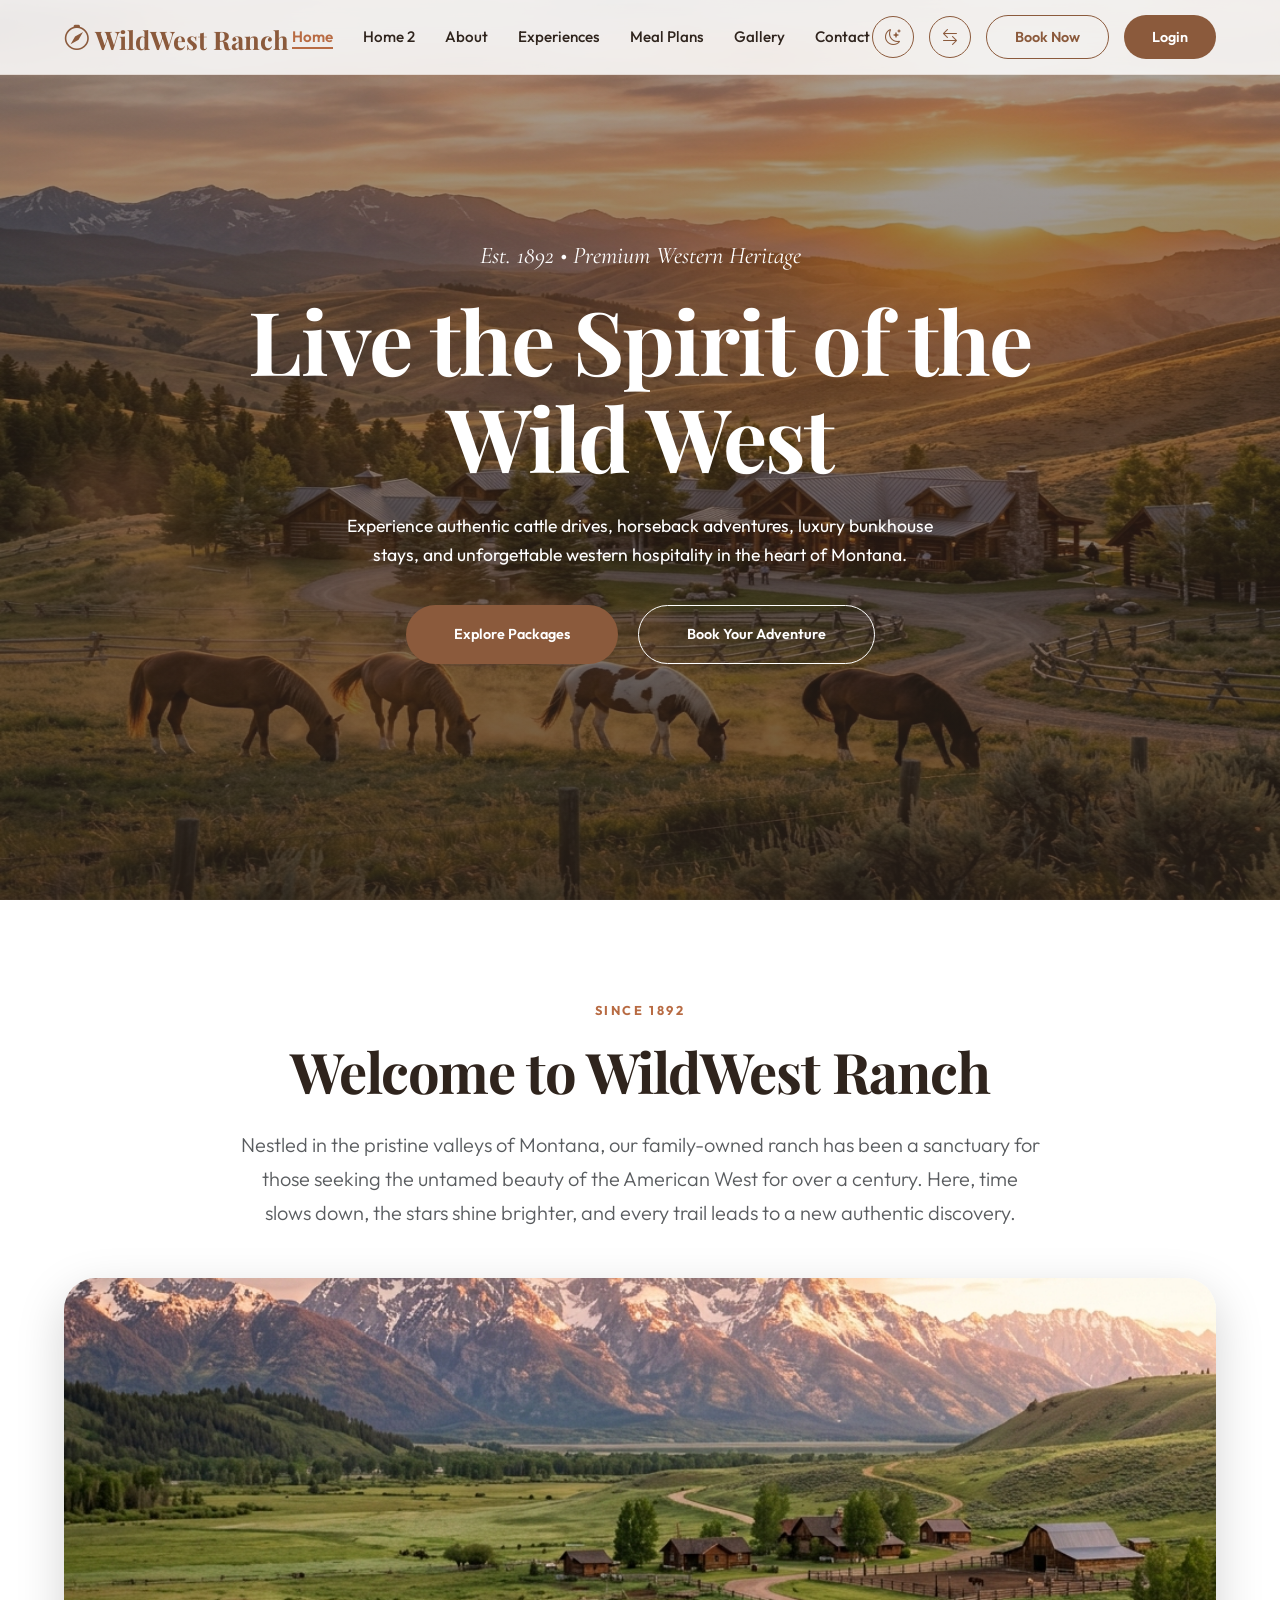
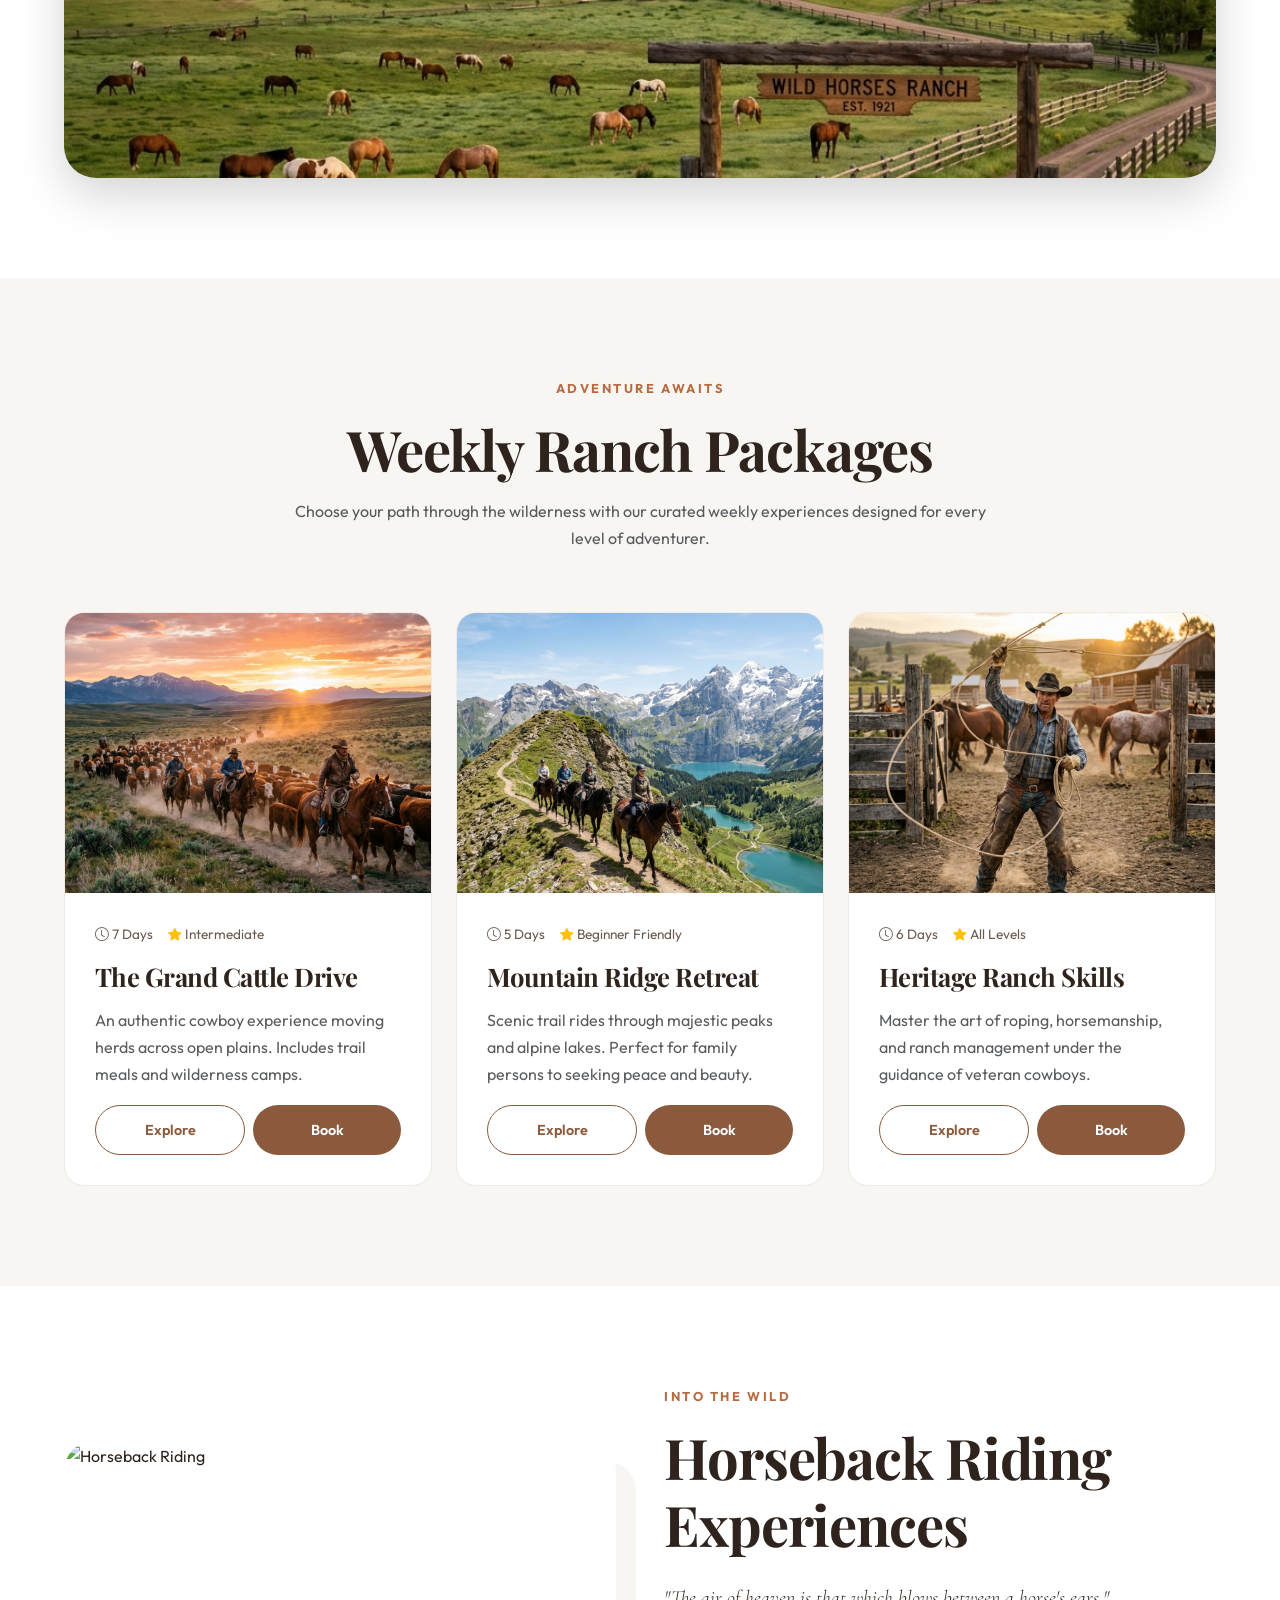
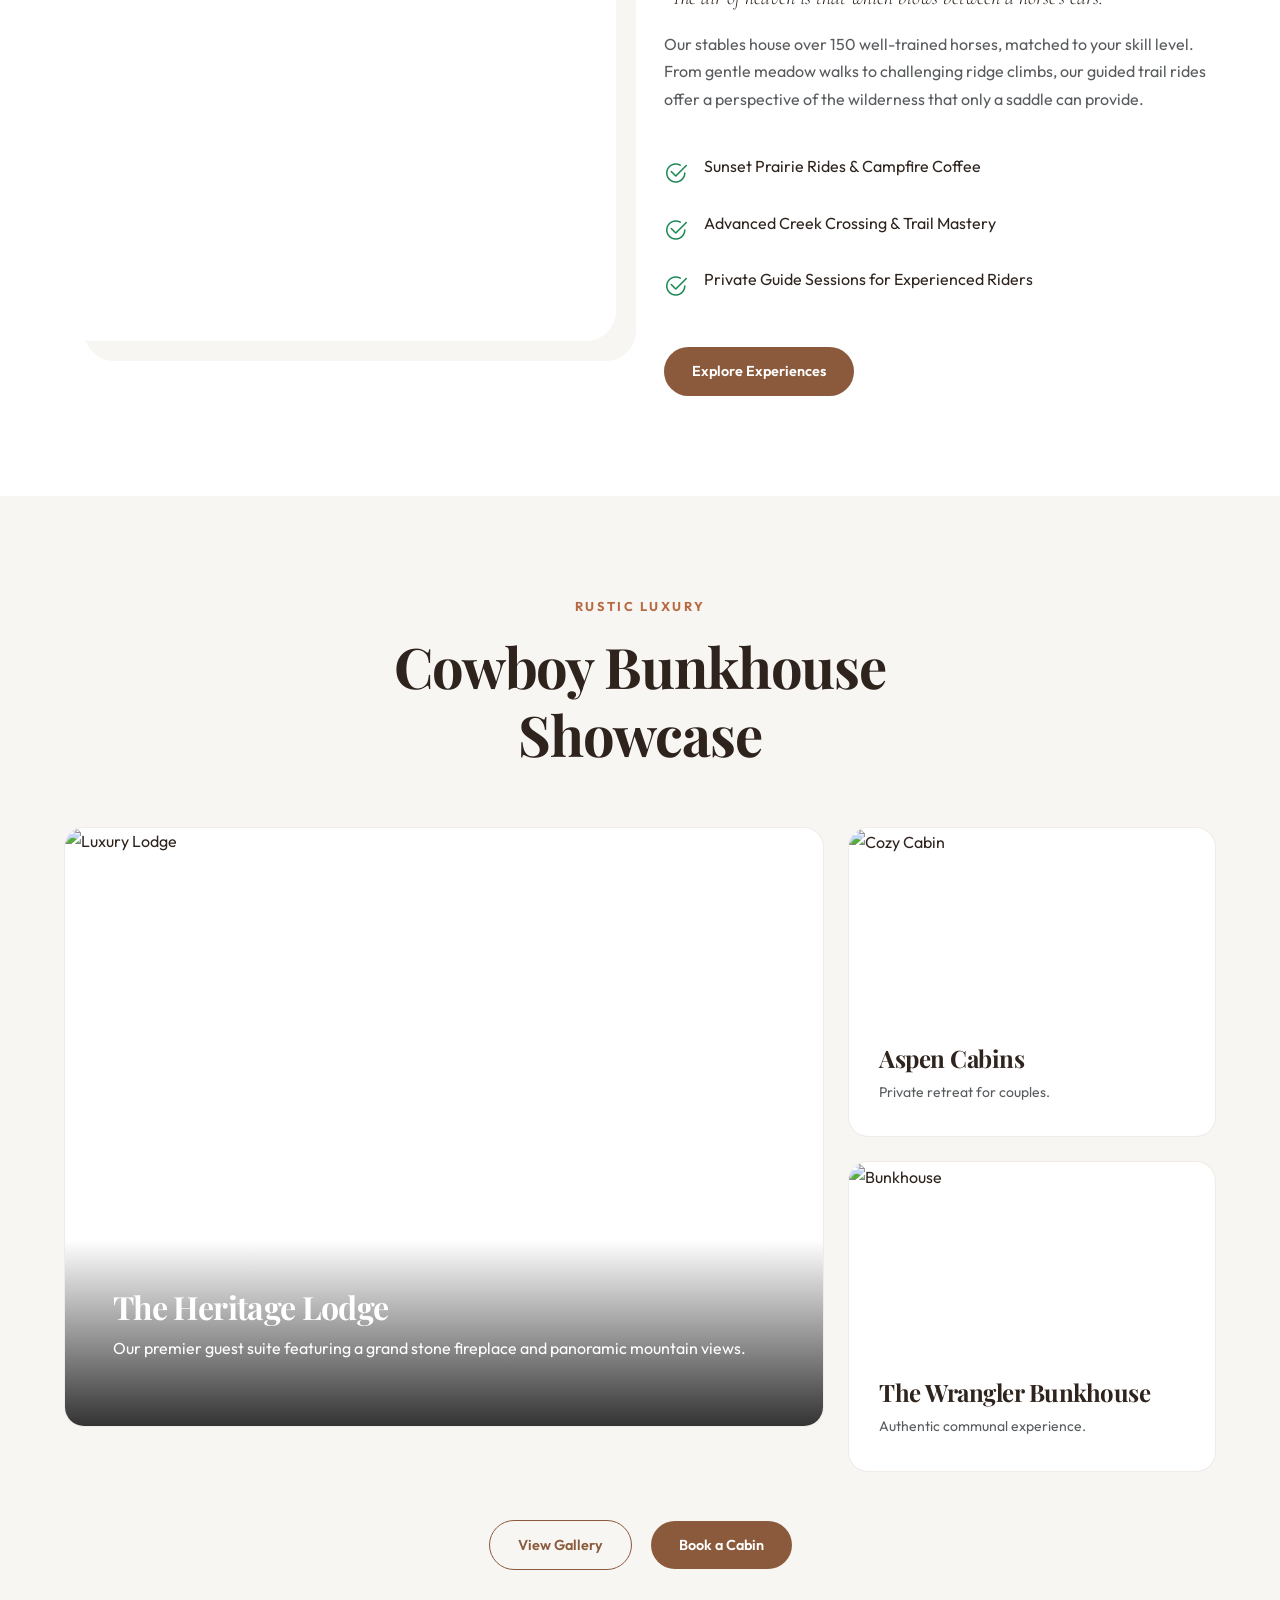
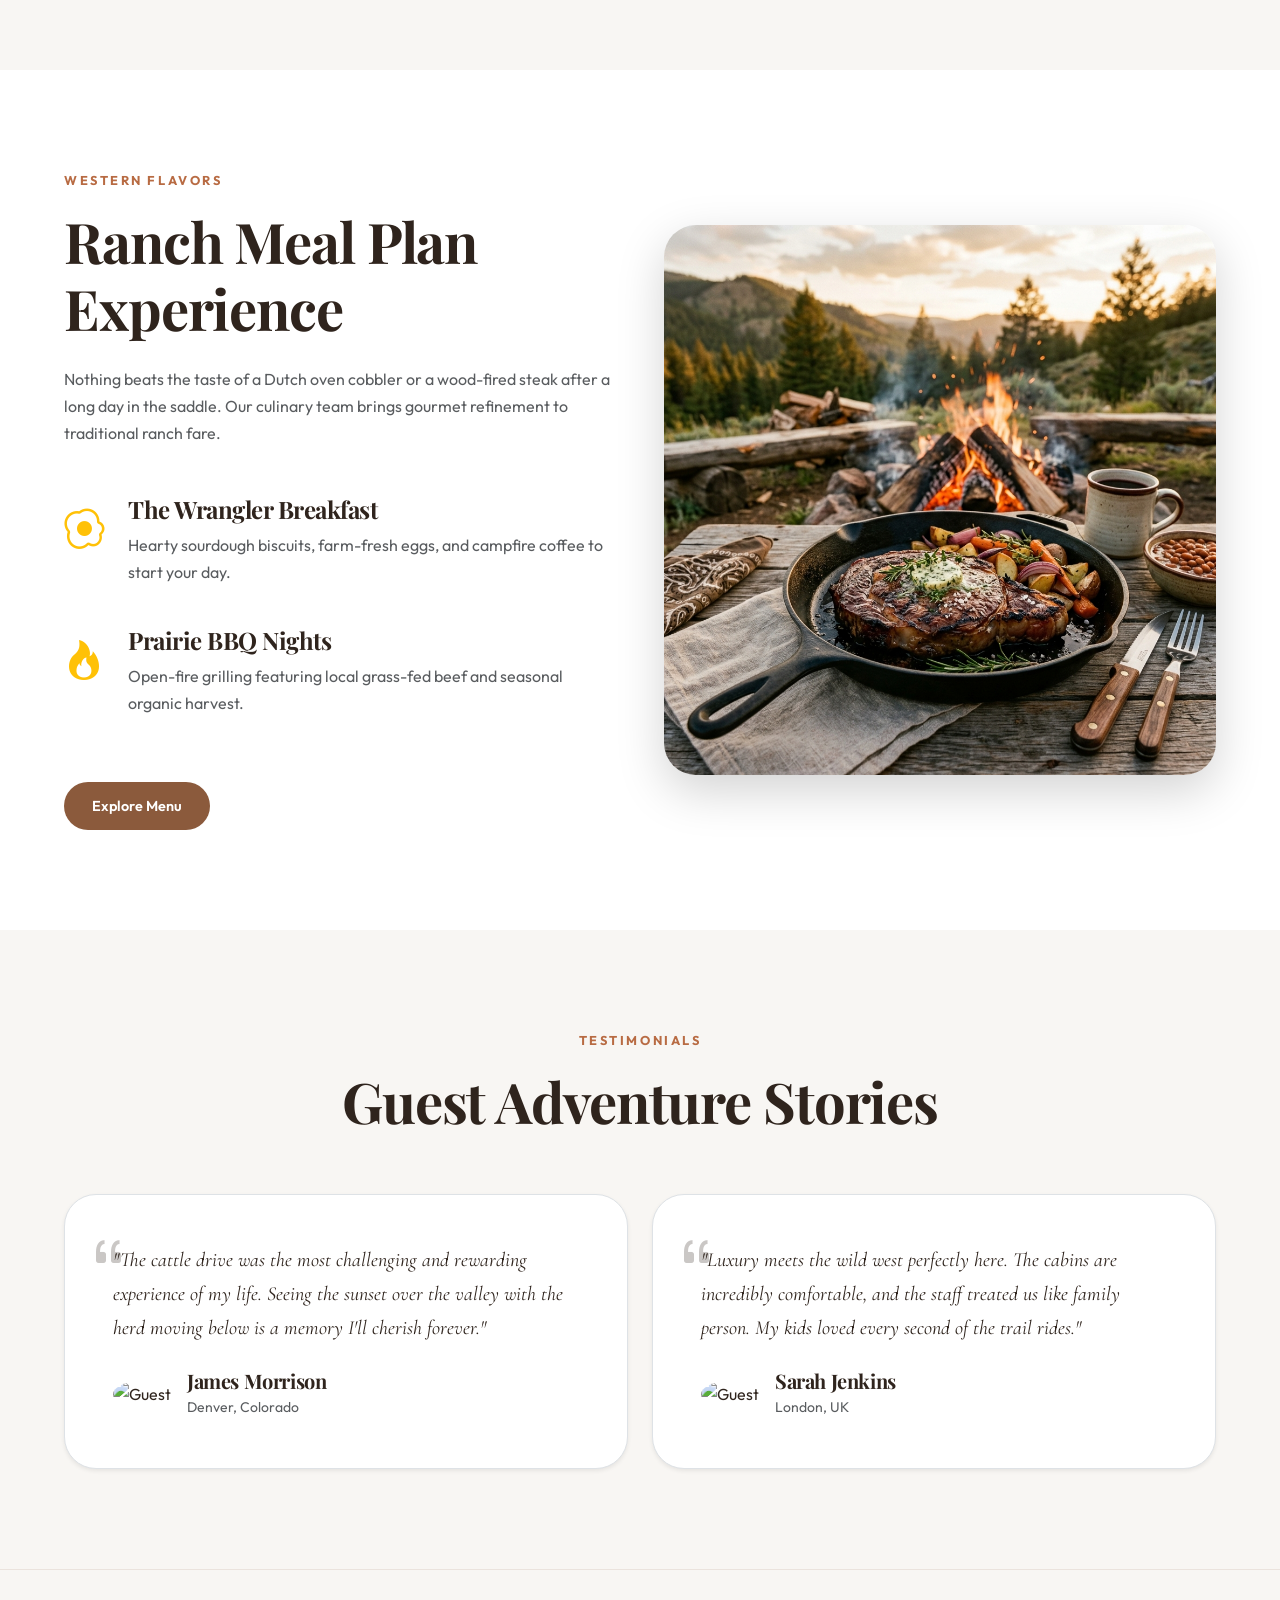
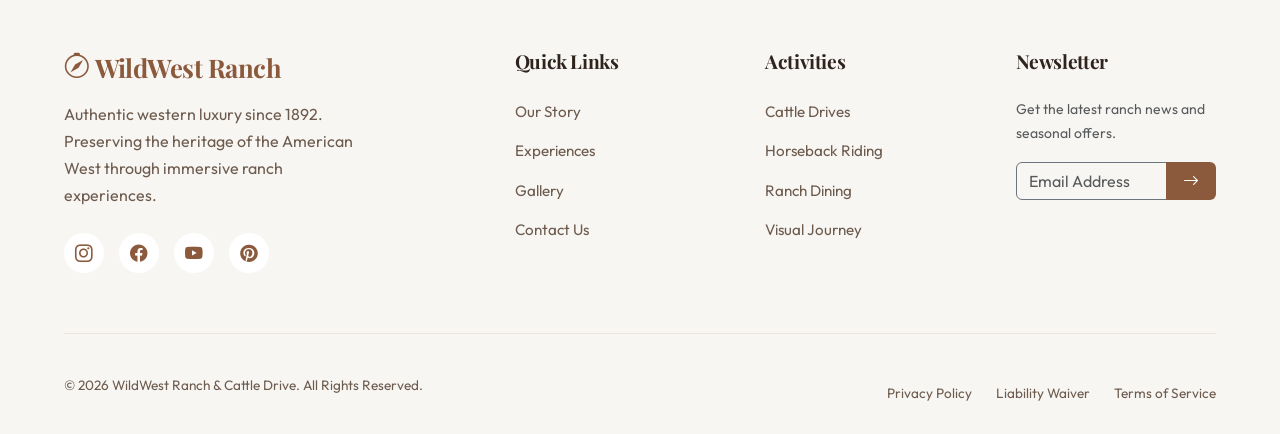
==== commit 1a00f3f1: "final commit" ====
--- a/index.html
+++ b/index.html
@@ -107,9 +107,9 @@
                             </div>
                             <h3 class="card-title">The Grand Cattle Drive</h3>
                             <p class="text-muted">An authentic cowboy experience moving herds across open plains. Includes trail meals and wilderness camps.</p>
-                            <div class="d-flex gap-2 mt-4">
-                                <a href="ranch-experiences.html" class="btn-ranch btn-outline-ranch flex-grow-1 justify-content-center">Explore</a>
-                                <a href="booking.html" class="btn-ranch btn-primary-ranch flex-grow-1 justify-content-center">Book</a>
+                            <div class="card-actions mt-4">
+                                <a href="ranch-experiences.html" class="btn-ranch btn-outline-ranch">Explore</a>
+                                <a href="booking.html" class="btn-ranch btn-primary-ranch">Book</a>
                             </div>
                         </div>
                     </div>
@@ -127,9 +127,9 @@
                             </div>
                             <h3 class="card-title">Mountain Ridge Retreat</h3>
                             <p class="text-muted">Scenic trail rides through majestic peaks and alpine lakes. Perfect for family persons to seeking peace and beauty.</p>
-                            <div class="d-flex gap-2 mt-4">
-                                <a href="ranch-experiences.html" class="btn-ranch btn-outline-ranch flex-grow-1 justify-content-center">Explore</a>
-                                <a href="booking.html" class="btn-ranch btn-primary-ranch flex-grow-1 justify-content-center">Book</a>
+                            <div class="card-actions mt-4">
+                                <a href="ranch-experiences.html" class="btn-ranch btn-outline-ranch">Explore</a>
+                                <a href="booking.html" class="btn-ranch btn-primary-ranch">Book</a>
                             </div>
                         </div>
                     </div>
@@ -147,9 +147,9 @@
                             </div>
                             <h3 class="card-title">Heritage Ranch Skills</h3>
                             <p class="text-muted">Master the art of roping, horsemanship, and ranch management under the guidance of veteran cowboys.</p>
-                            <div class="d-flex gap-2 mt-4">
-                                <a href="ranch-experiences.html" class="btn-ranch btn-outline-ranch flex-grow-1 justify-content-center">Explore</a>
-                                <a href="booking.html" class="btn-ranch btn-primary-ranch flex-grow-1 justify-content-center">Book</a>
+                            <div class="card-actions mt-4">
+                                <a href="ranch-experiences.html" class="btn-ranch btn-outline-ranch">Explore</a>
+                                <a href="booking.html" class="btn-ranch btn-primary-ranch">Book</a>
                             </div>
                         </div>
                     </div>
--- a/assets/css/style.css
+++ b/assets/css/style.css
@@ -418,9 +418,17 @@
     flex-direction: column;
 }
 
-.card-content .btn-ranch {
-    margin-top: auto;
-    align-self: center;
+.card-content .card-actions {
+    margin-top: auto !important;
+    display: flex;
+    gap: 8px;
+    width: 100%;
+}
+
+.card-content .card-actions .btn-ranch {
+    flex: 1;
+    justify-content: center;
+    text-align: center;
 }
 
 .card-meta {
